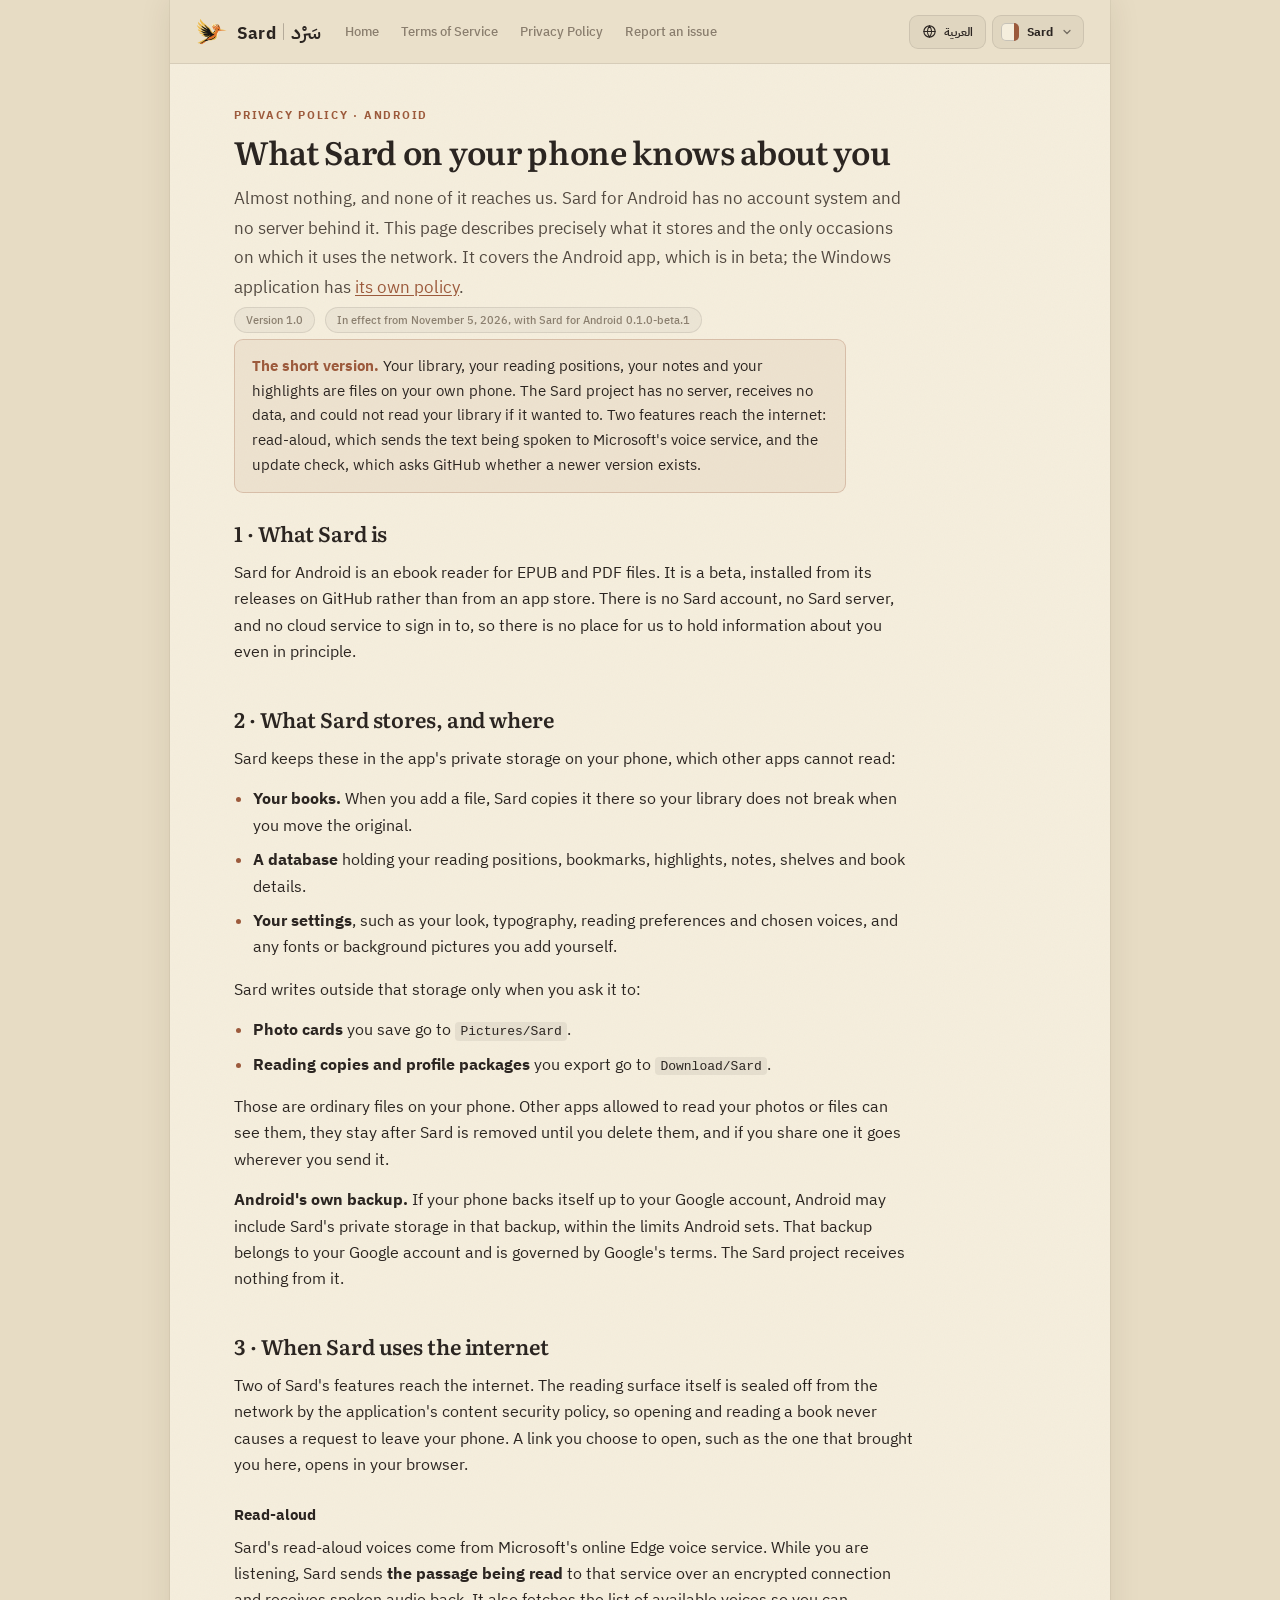
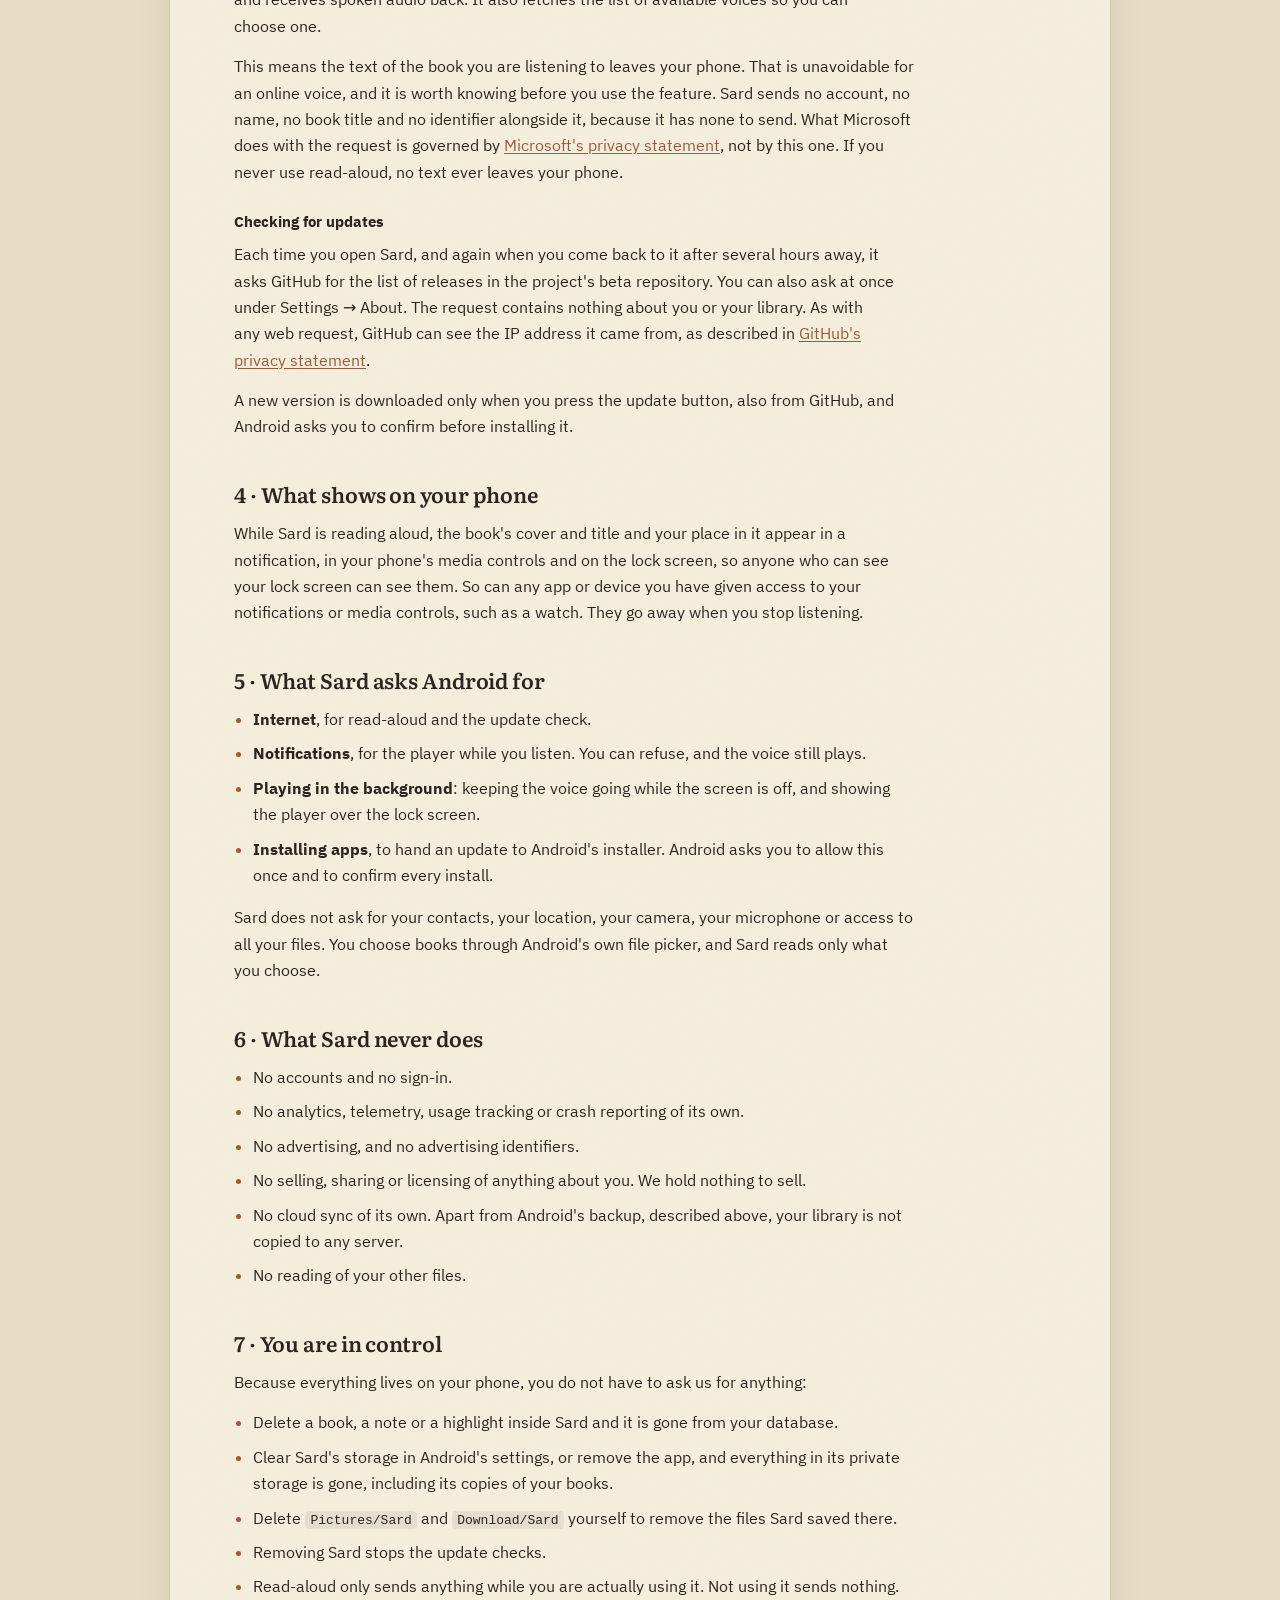
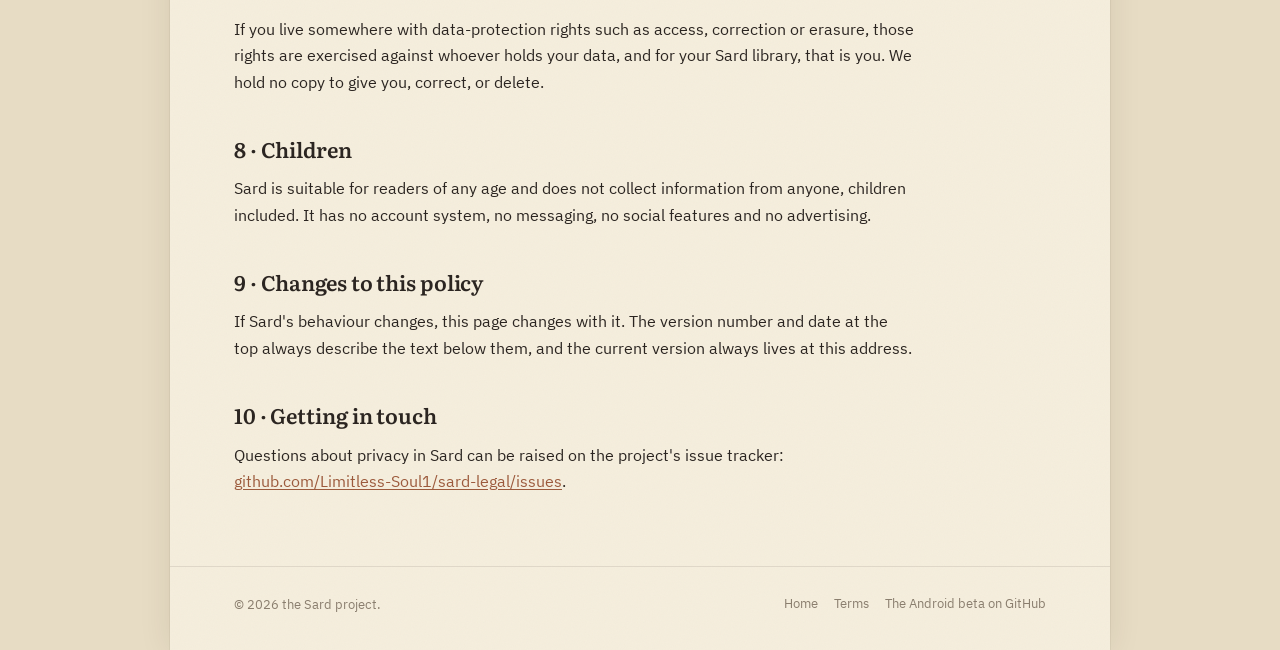
==== privacy-android.html @ 27b4e07e "Add the privacy policy for Sard on Android The phone stores, shows and asks for different things fro" ====
<!doctype html>
<html lang="en" dir="ltr" data-lang="en"
      data-title-en="Privacy on Android — Sard"
      data-title-ar="الخصوصية في أندرويد — سَرْد">
<head>
<meta charset="utf-8">
<meta name="viewport" content="width=device-width, initial-scale=1">
<title>Privacy on Android — Sard</title>
<meta name="color-scheme" content="light dark">
<meta name="description" content="The Privacy Policy for Sard on Android. What it stores, where it stores it, and the only occasions on which it reaches the network.">
<meta name="sard-legal-document" content="privacy-android">
<meta name="sard-legal-version" content="1.0">
<meta property="og:type" content="website">
<meta property="og:title" content="Privacy on Android — Sard">
<meta property="og:description" content="What Sard on Android stores, where it stores it, and the only occasions on which it reaches the network.">
<meta property="og:image" content="assets/sard-bird.png">
<link rel="icon" href="assets/favicon.png" type="image/png">
<link rel="preload" href="assets/fonts/plex-400.woff2" as="font" type="font/woff2" crossorigin>
<link rel="stylesheet" href="assets/sard.css">
<script src="assets/sard.js"></script>
</head>
<body>
<div class="rail" id="rail" aria-hidden="true"></div>
<div class="desk">
<div class="sheet">
  <div class="grain" aria-hidden="true"></div>

  <header class="chrome">
    <a class="brand" href="./" aria-label="Sard">
      <img src="assets/sard-bird.png" alt="" aria-hidden="true">
      <span class="wordmark"><b>Sard</b><i aria-hidden="true"></i><em lang="ar">سَرْد</em></span>
    </a>
    <nav class="nav" aria-label="Documents">
      <a href="./"><span class="lang-en">Home</span><span class="lang-ar">الرئيسية</span></a>
      <a href="terms.html"><span class="lang-en">Terms of Service</span><span class="lang-ar">شروط الاستخدام</span></a>
      <a href="privacy.html"><span class="lang-en">Privacy Policy</span><span class="lang-ar">سياسة الخصوصية</span></a>
      <a href="report.html"><span class="lang-en">Report an issue</span><span class="lang-ar">الإبلاغ عن مشكلة</span></a>
    </nav>
    <div class="chrome-tools">
      <button class="tool" id="langToggle" type="button">
        <svg width="16" height="16" viewBox="0 0 24 24" fill="none" stroke="currentColor" stroke-width="1.8" stroke-linecap="round" stroke-linejoin="round" aria-hidden="true">
          <circle cx="12" cy="12" r="9"></circle><path d="M3 12h18M12 3a15 15 0 0 1 0 18a15 15 0 0 1 0-18"></path>
        </svg>
        <span class="lang-en" lang="ar">العربية</span><span class="lang-ar" lang="en">English</span>
      </button>
      <div id="themeControl" hidden></div>
    </div>
  </header>

  <main>
  <!-- ══════════════════════════ ENGLISH ══════════════════════════ -->
  <article class="doc lang-en">
    <span class="eyebrow">Privacy Policy · Android</span>
    <h1 style="margin:0 0 12px;font:600 clamp(1.5rem,3.4vw,2rem)/1.28 var(--display);letter-spacing:-.01em">What Sard on your phone knows about you</h1>
    <p class="lede">Almost nothing, and none of it reaches us. Sard for Android has no account system
      and no server behind it. This page describes precisely what it stores and the only occasions on
      which it uses the network. It covers the Android app, which is in beta; the Windows application
      has <a href="privacy.html">its own policy</a>.</p>
    <div class="stamp"><span>Version 1.0</span><span>In effect from November 5, 2026, with Sard for Android 0.1.0-beta.1</span></div>

    <div class="note">
      <p><b>The short version.</b> Your library, your reading positions, your notes and your
      highlights are files on your own phone. The Sard project has no server, receives no data, and
      could not read your library if it wanted to. Two features reach the internet: read-aloud, which
      sends the text being spoken to Microsoft's voice service, and the update check, which asks
      GitHub whether a newer version exists.</p>
    </div>

    <h2 data-section="1">1 · What Sard is</h2>
    <p>Sard for Android is an ebook reader for EPUB and PDF files. It is a beta, installed from its
      releases on GitHub rather than from an app store. There is no Sard account, no Sard server, and
      no cloud service to sign in to, so there is no place for us to hold information about you even
      in principle.</p>

    <h2 data-section="2">2 · What Sard stores, and where</h2>
    <p>Sard keeps these in the app's private storage on your phone, which other apps cannot read:</p>
    <ul>
      <li><strong>Your books.</strong> When you add a file, Sard copies it there so your library does
        not break when you move the original.</li>
      <li><strong>A database</strong> holding your reading positions, bookmarks, highlights, notes,
        shelves and book details.</li>
      <li><strong>Your settings</strong>, such as your look, typography, reading preferences and chosen
        voices, and any fonts or background pictures you add yourself.</li>
    </ul>
    <p>Sard writes outside that storage only when you ask it to:</p>
    <ul>
      <li><strong>Photo cards</strong> you save go to <code>Pictures/Sard</code>.</li>
      <li><strong>Reading copies and profile packages</strong> you export go to <code>Download/Sard</code>.</li>
    </ul>
    <p>Those are ordinary files on your phone. Other apps allowed to read your photos or files can see
      them, they stay after Sard is removed until you delete them, and if you share one it goes wherever
      you send it.</p>
    <p><strong>Android's own backup.</strong> If your phone backs itself up to your Google account,
      Android may include Sard's private storage in that backup, within the limits Android sets. That
      backup belongs to your Google account and is governed by Google's terms. The Sard project receives
      nothing from it.</p>

    <h2 data-section="3">3 · When Sard uses the internet</h2>
    <p>Two of Sard's features reach the internet. The reading surface itself is sealed off from the
      network by the application's content security policy, so opening and reading a book never causes
      a request to leave your phone. A link you choose to open, such as the one that brought you here,
      opens in your browser.</p>

    <h3>Read-aloud</h3>
    <p>Sard's read-aloud voices come from Microsoft's online Edge voice service. While you are
      listening, Sard sends <strong>the passage being read</strong> to that service over an encrypted
      connection and receives spoken audio back. It also fetches the list of available voices so you
      can choose one.</p>
    <p>This means the text of the book you are listening to leaves your phone. That is unavoidable for
      an online voice, and it is worth knowing before you use the feature. Sard sends no account, no
      name, no book title and no identifier alongside it, because it has none to send. What Microsoft
      does with the request is governed by
      <a href="https://privacy.microsoft.com/privacystatement">Microsoft's privacy statement</a>, not
      by this one. If you never use read-aloud, no text ever leaves your phone.</p>

    <h3>Checking for updates</h3>
    <p>Each time you open Sard, and again when you come back to it after several hours away, it asks
      GitHub for the list of releases in the project's beta repository. You can also ask at once under
      Settings → About. The request contains nothing about you or your library. As with any web
      request, GitHub can see the IP address it came from, as described in
      <a href="https://docs.github.com/site-policy/privacy-policies/github-privacy-statement">GitHub's privacy statement</a>.</p>
    <p>A new version is downloaded only when you press the update button, also from GitHub, and Android
      asks you to confirm before installing it.</p>

    <h2 data-section="4">4 · What shows on your phone</h2>
    <p>While Sard is reading aloud, the book's cover and title and your place in it appear in a
      notification, in your phone's media controls and on the lock screen, so anyone who can see your
      lock screen can see them. So can any app or device you have given access to your notifications or
      media controls, such as a watch. They go away when you stop listening.</p>

    <h2 data-section="5">5 · What Sard asks Android for</h2>
    <ul>
      <li><strong>Internet</strong>, for read-aloud and the update check.</li>
      <li><strong>Notifications</strong>, for the player while you listen. You can refuse, and the
        voice still plays.</li>
      <li><strong>Playing in the background</strong>: keeping the voice going while the screen is off,
        and showing the player over the lock screen.</li>
      <li><strong>Installing apps</strong>, to hand an update to Android's installer. Android asks you
        to allow this once and to confirm every install.</li>
    </ul>
    <p>Sard does not ask for your contacts, your location, your camera, your microphone or access to all
      your files. You choose books through Android's own file picker, and Sard reads only what you
      choose.</p>

    <h2 data-section="6">6 · What Sard never does</h2>
    <ul>
      <li>No accounts and no sign-in.</li>
      <li>No analytics, telemetry, usage tracking or crash reporting of its own.</li>
      <li>No advertising, and no advertising identifiers.</li>
      <li>No selling, sharing or licensing of anything about you. We hold nothing to sell.</li>
      <li>No cloud sync of its own. Apart from Android's backup, described above, your library is not
        copied to any server.</li>
      <li>No reading of your other files.</li>
    </ul>

    <h2 data-section="7">7 · You are in control</h2>
    <p>Because everything lives on your phone, you do not have to ask us for anything:</p>
    <ul>
      <li>Delete a book, a note or a highlight inside Sard and it is gone from your database.</li>
      <li>Clear Sard's storage in Android's settings, or remove the app, and everything in its private
        storage is gone, including its copies of your books.</li>
      <li>Delete <code>Pictures/Sard</code> and <code>Download/Sard</code> yourself to remove the files
        Sard saved there.</li>
      <li>Removing Sard stops the update checks.</li>
      <li>Read-aloud only sends anything while you are actually using it. Not using it sends nothing.</li>
    </ul>
    <p>If you live somewhere with data-protection rights such as access, correction or erasure, those
      rights are exercised against whoever holds your data, and for your Sard library, that is you. We
      hold no copy to give you, correct, or delete.</p>

    <h2 data-section="8">8 · Children</h2>
    <p>Sard is suitable for readers of any age and does not collect information from anyone, children
      included. It has no account system, no messaging, no social features and no advertising.</p>

    <h2 data-section="9">9 · Changes to this policy</h2>
    <p>If Sard's behaviour changes, this page changes with it. The version number and date at the top
      always describe the text below them, and the current version always lives at this address.</p>

    <h2 data-section="10">10 · Getting in touch</h2>
    <p>Questions about privacy in Sard can be raised on the project's issue tracker:
      <a href="https://github.com/Limitless-Soul1/sard-legal/issues">github.com/Limitless-Soul1/sard-legal/issues</a>.</p>
  </article>

  <!-- ══════════════════════════ العربية ══════════════════════════ -->
  <article class="doc lang-ar" lang="ar" dir="rtl">
    <span class="eyebrow">سياسة الخصوصية · أندرويد</span>
    <h1 style="margin:0 0 12px;font:600 clamp(1.625rem,3.7vw,2.125rem)/1.45 var(--display);">ما الذي يعرفه سَرْد عنك في جوّالك</h1>
    <p class="lede">لا شيء تقريبًا، ولا يصل إلينا منه شيء. سَرْد لأندرويد بلا نظام حسابات ولا خادم خلفه.
      وتصف هذه الصفحة بدقّة ما الذي يحفظه، والحالات الوحيدة التي يتّصل فيها بالإنترنت. وهي تخصّ تطبيق
      أندرويد، وهو في مرحلة تجريبية؛ أمّا تطبيق ويندوز فله <a href="privacy.html">سياسته الخاصّة</a>.</p>
    <div class="stamp"><span>الإصدار 1.0</span><span>سارية منذ ٥ نوفمبر ٢٠٢٦، مع سَرْد لأندرويد <bdi dir="ltr">0.1.0-beta.1</bdi></span></div>

    <div class="note">
      <p><b>باختصار.</b> مكتبتك ومواضع قراءتك وملاحظاتك وتظليلاتك ملفّاتٌ على جوّالك. ومشروع سَرْد لا
      يملك خادمًا، ولا يستقبل أيّ بيانات، ولا يستطيع قراءة مكتبتك حتّى لو أراد. وثمّة ميزتان تتّصلان
      بالإنترنت: القراءة الصوتية، وهي تُرسل النصّ المنطوق إلى خدمة الأصوات من مايكروسوفت، والتحقّق من
      التحديثات، وهو يسأل GitHub إن كان ثمّة إصدار أحدث.</p>
    </div>

    <h2 data-section="1">١ · ما هو سَرْد</h2>
    <p>سَرْد لأندرويد قارئ كتب إلكترونية يفتح ملفّات EPUB وPDF. وهو نسخة تجريبية تُثبَّت من صفحة إصداراته
      على GitHub لا من متجر تطبيقات. ولا يوجد حساب في سَرْد، ولا خادم له، ولا خدمة سحابية تُسجّل الدخول
      إليها، فلا مكان لدينا أصلًا نحفظ فيه معلومات عنك.</p>

    <h2 data-section="2">٢ · ما الذي يحفظه سَرْد وأين</h2>
    <p>يحفظ سَرْد ما يلي في مساحة التطبيق الخاصّة على جوّالك، وهي مساحة لا تستطيع التطبيقات الأخرى قراءتها:</p>
    <ul>
      <li><strong>كتبك.</strong> عند إضافة ملفّ ينسخه سَرْد إلى هناك، حتّى لا تنكسر مكتبتك إذا نقلتَ الملفّ
        الأصلي.</li>
      <li><strong>قاعدة بيانات</strong> تحوي مواضع قراءتك وفواصلك وتظليلاتك وملاحظاتك ورفوفك وتفاصيل كتبك.</li>
      <li><strong>إعداداتك</strong>، مثل الهيئة والخطوط وتفضيلات القراءة والأصوات المختارة، وأيّ خطوط أو
        صور خلفية تضيفها بنفسك.</li>
    </ul>
    <p>ولا يكتب سَرْد خارج تلك المساحة إلّا حين تطلب منه ذلك:</p>
    <ul>
      <li><strong>البطاقات المصوّرة</strong> التي تحفظها تذهب إلى <code dir="ltr">Pictures/Sard</code>.</li>
      <li><strong>نسخ القراءة وحزم الهيئات</strong> التي تصدّرها تذهب إلى <code dir="ltr">Download/Sard</code>.</li>
    </ul>
    <p>وهذه ملفّات عادية على جوّالك: تستطيع رؤيتها التطبيقات المسموح لها بقراءة صورك أو ملفّاتك، وتبقى بعد
      إزالة سَرْد إلى أن تحذفها، وإذا شاركتَ أحدها ذهب إلى حيث ترسله.</p>
    <p><strong>النسخ الاحتياطي في أندرويد.</strong> إذا كان جوّالك ينسخ بياناته احتياطيًّا إلى حسابك في
      Google، فقد يضمّ أندرويد مساحة سَرْد الخاصّة إلى تلك النسخة، في الحدود التي يضعها النظام. وتلك النسخة
      تخصّ حسابك في Google وتخضع لشروطها، ولا يصل منها شيء إلى مشروع سَرْد.</p>

    <h2 data-section="3">٣ · متى يستعمل سَرْد الإنترنت</h2>
    <p>ميزتان من ميزات سَرْد تتّصلان بالإنترنت. أمّا سطح القراءة نفسه فمعزول عن الشبكة بسياسة أمن المحتوى في
      التطبيق، فلا يُسبّب فتحُ كتابٍ وقراءتُه أيّ طلبٍ يغادر جوّالك. والرابط الذي تختار فتحه، مثل الذي أوصلك
      إلى هنا، يُفتح في متصفّحك.</p>

    <h3>القراءة الصوتية</h3>
    <p>أصوات القراءة في سَرْد تأتي من خدمة الأصوات من مايكروسوفت عبر الإنترنت. وأثناء استماعك يُرسل سَرْد
      <strong>المقطع المقروء</strong> إلى تلك الخدمة عبر اتّصال مُعمّى، ويستقبل منها الصوت المنطوق. كما يجلب
      قائمة الأصوات المتاحة لتختار منها.</p>
    <p>وهذا يعني أنّ نصّ الكتاب الذي تستمع إليه يغادر جوّالك، وهو أمر لا مفرّ منه مع صوتٍ يعمل عبر الإنترنت،
      ويستحقّ أن تعرفه قبل استعمال الميزة. ولا يُرسل سَرْد معه أيّ حساب ولا اسم ولا عنوان كتاب ولا مُعرّف، إذ
      لا يملك شيئًا من ذلك أصلًا. وما تفعله مايكروسوفت بهذا الطلب يخضع
      <a href="https://privacy.microsoft.com/privacystatement">لبيان الخصوصية الخاصّ بمايكروسوفت</a>
      لا لهذه السياسة. وإن لم تستعمل القراءة الصوتية قطّ، فلن يغادر جوّالك أيّ نصّ.</p>

    <h3>التحقّق من التحديثات</h3>
    <p>في كلّ مرّة تفتح فيها سَرْد، وعند عودتك إليه بعد غياب عدّة ساعات، يسأل GitHub عن قائمة الإصدارات في
      مستودع النسخة التجريبية. ويمكنك السؤال فورًا من الإعدادات ← حول. ولا يحمل الطلب شيئًا عنك ولا عن
      مكتبتك. وكما هو الحال في أيّ طلب على الويب، يستطيع GitHub رؤية عنوان IP الذي جاء منه، وهو موصوف في
      <a href="https://docs.github.com/site-policy/privacy-policies/github-privacy-statement">بيان الخصوصية الخاصّ بـGitHub</a>.</p>
    <p>ولا تُحمَّل النسخة الجديدة إلّا حين تضغط زرّ التحديث، وتُحمَّل من GitHub أيضًا، ويطلب أندرويد موافقتك
      قبل تثبيتها.</p>

    <h2 data-section="4">٤ · ما يظهر على جوّالك</h2>
    <p>أثناء القراءة الصوتية يظهر غلاف الكتاب وعنوانه وموضعك فيه في إشعار، وفي أدوات تشغيل الوسائط، وعلى شاشة
      القفل، فيراها كلّ من يرى شاشة قفلك. ويراها كذلك أيّ تطبيق أو جهاز منحته الوصول إلى إشعاراتك أو أدوات
      الوسائط، كالساعة الذكية. وتختفي حين تتوقّف عن الاستماع.</p>

    <h2 data-section="5">٥ · ما يطلبه سَرْد من أندرويد</h2>
    <ul>
      <li><strong>الإنترنت</strong>، للقراءة الصوتية والتحقّق من التحديثات.</li>
      <li><strong>الإشعارات</strong>، لعرض المشغّل أثناء الاستماع. ويمكنك الرفض، ويستمرّ الصوت.</li>
      <li><strong>التشغيل في الخلفية</strong>: إبقاء الصوت عاملًا والشاشة مطفأة، وعرض المشغّل فوق شاشة القفل.</li>
      <li><strong>تثبيت التطبيقات</strong>، لتسليم التحديث إلى مثبّت أندرويد. ويطلب أندرويد إذنك لذلك مرّة واحدة،
        وموافقتك عند كلّ تثبيت.</li>
    </ul>
    <p>ولا يطلب سَرْد جهات اتّصالك ولا موقعك ولا الكاميرا ولا الميكروفون ولا الوصول إلى جميع ملفّاتك. فأنت تختار
      الكتب عبر منتقي الملفّات في أندرويد، ولا يقرأ سَرْد إلّا ما تختاره.</p>

    <h2 data-section="6">٦ · ما لا يفعله سَرْد أبدًا</h2>
    <ul>
      <li>لا حسابات ولا تسجيل دخول.</li>
      <li>لا تحليلات ولا تتبُّع ولا رصد للاستعمال ولا تقارير أعطال من جهته.</li>
      <li>لا إعلانات ولا مُعرّفات إعلانية.</li>
      <li>لا بيع ولا مشاركة ولا ترخيص لأيّ شيء يخصّك، فلا نملك شيئًا نبيعه.</li>
      <li>لا مزامنة سحابية من جهته. وفيما عدا النسخ الاحتياطي في أندرويد المذكور أعلاه، لا تُنسَخ مكتبتك إلى أيّ
        خادم.</li>
      <li>لا اطّلاع على ملفّاتك الأخرى.</li>
    </ul>

    <h2 data-section="7">٧ · القرار بيدك</h2>
    <p>لأنّ كلّ شيء يعيش على جوّالك، فلستَ مضطرًّا إلى طلب أيّ شيء منّا:</p>
    <ul>
      <li>احذف كتابًا أو ملاحظة أو تظليلًا من داخل سَرْد، يزُل من قاعدة بياناتك.</li>
      <li>امسح بيانات سَرْد من إعدادات أندرويد أو أزِل التطبيق، يزُل كلّ ما في مساحته الخاصّة، ومنه نسخه من كتبك.</li>
      <li>احذف بنفسك <code dir="ltr">Pictures/Sard</code> و<code dir="ltr">Download/Sard</code> لإزالة ما حفظه
        سَرْد فيهما.</li>
      <li>إزالة سَرْد توقف التحقّق من التحديثات.</li>
      <li>القراءة الصوتية لا تُرسل شيئًا إلّا أثناء استعمالك لها فعلًا. وتركُها يعني ألّا يُرسَل شيء.</li>
    </ul>
    <p>وإن كنت تعيش حيث تكفل لك القوانين حقوقًا في حماية البيانات كالاطّلاع أو التصحيح أو المحو، فهذه الحقوق
      تُمارَس تجاه من يحتفظ ببياناتك، وفي حالة مكتبة سَرْد فذاك أنت. ولا نملك نحن نسخةً نُطلعك عليها أو
      نُصحّحها أو نمحوها.</p>

    <h2 data-section="8">٨ · الأطفال</h2>
    <p>سَرْد صالح للقرّاء من كلّ الأعمار، ولا يجمع معلومات من أحد، والأطفال في ذلك سواء. فليس فيه نظام حسابات
      ولا مراسلة ولا ميزات اجتماعية ولا إعلانات.</p>

    <h2 data-section="9">٩ · تغييرات هذه السياسة</h2>
    <p>إذا تغيّر سلوك سَرْد تغيّرت هذه الصفحة معه. ورقم الإصدار وتاريخه في الأعلى يصفان دائمًا النصّ الذي
      تحتهما، ويبقى النصّ الساري على هذا العنوان.</p>

    <h2 data-section="10">١٠ · للتواصل</h2>
    <p>يمكن طرح الأسئلة المتعلّقة بالخصوصية في سَرْد على صفحة المسائل في مستودع المشروع:
      <a href="https://github.com/Limitless-Soul1/sard-legal/issues">github.com/Limitless-Soul1/sard-legal/issues</a>.</p>
  </article>
  </main>

  <footer class="foot">
    <div>
      <span class="lang-en">© 2026 the Sard project.</span>
      <span class="lang-ar" lang="ar">© 2026 مشروع سَرْد.</span>
    </div>
    <div class="foot-links">
      <a href="./"><span class="lang-en">Home</span><span class="lang-ar" lang="ar">الرئيسية</span></a>
      <a href="terms.html"><span class="lang-en">Terms</span><span class="lang-ar" lang="ar">الشروط</span></a>
      <a href="https://github.com/Limitless-Soul1/sard-mobile-beta"><span class="lang-en">The Android beta on GitHub</span><span class="lang-ar" lang="ar">النسخة التجريبية على GitHub</span></a>
    </div>
  </footer>
</div>
</div>
</body>
</html>
---- assets/sard.css ----
/* ═══════════════════════════════════════════════════════════════════════════
   Sard — legal & public information pages
   Built on Sard's own design tokens. Light is Ivory (the application's
   DEFAULT_LIGHT); dark is Charcoal. Both are real Sard themes, not
   approximations, so these pages read as part of the application.
   ═══════════════════════════════════════════════════════════════════════════ */

/* ---- The application's own bundled faces, subset to web weight ---- */
@font-face{font-family:"SardUILatin";src:url("fonts/plex-400.woff2") format("woff2");font-weight:400;font-style:normal;font-display:swap;}
@font-face{font-family:"SardUILatin";src:url("fonts/plex-500.woff2") format("woff2");font-weight:500;font-style:normal;font-display:swap;}
@font-face{font-family:"SardUILatin";src:url("fonts/plex-700.woff2") format("woff2");font-weight:700;font-style:normal;font-display:swap;}
/* Arabic is routed by unicode-range inside one stack, so a mixed string shapes
   correctly with no markup — the same mechanism the application uses. */
@font-face{font-family:"SardUIArabic";src:url("fonts/plex-ar-400.woff2") format("woff2");font-weight:400;font-style:normal;font-display:swap;
  unicode-range:U+0600-06FF,U+0750-077F,U+08A0-08FF,U+FB50-FDFF,U+FE70-FEFF,U+200C-200F;}
@font-face{font-family:"SardUIArabic";src:url("fonts/plex-ar-600.woff2") format("woff2");font-weight:500 700;font-style:normal;font-display:swap;
  unicode-range:U+0600-06FF,U+0750-077F,U+08A0-08FF,U+FB50-FDFF,U+FE70-FEFF,U+200C-200F;}
@font-face{font-family:"Literata";src:url("fonts/literata-var.woff2") format("woff2");font-weight:200 900;font-style:normal;font-display:swap;}

/* ═══ TOKENS ══════════════════════════════════════════════════════════════
   Eight colour tokens. Every other surface on these pages is a color-mix of
   one of them — rule 1 of the theme kit.
   ═══════════════════════════════════════════════════════════════════════ */
/* Sard — the default paper, and what the site opens on. These are the
   application's Ivory values (its DEFAULT_LIGHT); the site presents them under
   the product's own name rather than the internal theme name. */
:root{
  color-scheme:light;
  --paper-bg:#F5EEDD; --app-bg:#E7DCC4; --chrome-bg:#EAE0CA;
  --chrome-border:rgba(43,37,33,.10);
  --text:#2B2521; --muted:#8A7E6E; --accent:#9C5A3C; --selection:rgba(156,90,60,.20);
  --sh-page:0 0 30px rgba(60,40,16,.10), -1px 0 0 rgba(43,37,33,.05), 1px 0 0 rgba(43,37,33,.05);
  --sh-raise:0 6px 18px rgba(40,28,14,.16);
  --sh-float:0 16px 42px rgba(40,28,14,.24);
  --grain-blend:multiply; --grain-op:.035;
  --gilt:#C9A15E;

  --ui:"SardUILatin","SardUIArabic",system-ui,"Segoe UI",sans-serif;
  --display:"Literata","SardUIArabic",Georgia,serif;

  --measure:68ch;
  /* The easing family, named as the kit names it */
  --arrive:cubic-bezier(.22,1,.36,1);
  --slide:cubic-bezier(.22,.61,.36,1);
  --press:cubic-bezier(.32,.72,.32,1);
  /* The long arrival, for things that take most of a second to settle */
  --settle:cubic-bezier(.16,1,.3,1);

  /* Running text that is secondary but still meant to be read. --muted alone
     sits near 3.4:1 on the paper, which suits a caption and not a paragraph;
     this mix keeps its warmth and clears 6:1 on both papers. Declared on the
     root, so it follows whichever paper is applied there. */
  --ink-2:color-mix(in srgb, var(--text) 58%, var(--muted));

  /* The accent as INK — links, eyebrows, small marks — and the label on an accent FILL. Most looks
     use the accent itself for the first and the paper for the second; a look whose accent is too
     dark or too light to read as text on its own paper names its own pair below. */
  --accent-ink:var(--accent);
  --on-accent:var(--paper-bg);
}
/* ═══ THE LOOKS ═══════════════════════════════════════════════════════════
   Sard opens on its own paper; every other look is chosen. There is no
   `prefers-color-scheme` default — the opening paper is a decision, not an
   inheritance. Each look is the eight colour tokens of a real Sard look, keyed
   by `data-theme-id`; `data-theme="dark"` adds what every night paper shares.
   `color-scheme` follows the look, so scrollbars and form controls do too.

   A look with a picture shows it on the desk, behind the sheet, the way the
   application shows a look's picture behind the library.
   ═══════════════════════════════════════════════════════════════════════ */
:root[data-theme="dark"]{
  color-scheme:dark;
  --sh-page:inset 1px 0 0 rgba(255,255,255,.05), inset -1px 0 0 rgba(255,255,255,.05);
  --sh-raise:0 6px 18px rgba(0,0,0,.40);
  --sh-float:0 16px 42px rgba(0,0,0,.50);
  --grain-blend:screen; --grain-op:.020;
  --gilt:#D8B678;
}
/* Charcoal — the application's own night theme. */
:root[data-theme-id="charcoal"]{
  --paper-bg:#1C1C1E; --app-bg:#161617; --chrome-bg:#161617;
  --chrome-border:rgba(255,255,255,.07);
  --text:#DCD9D2; --muted:#8A8881; --accent:#C98A5E; --selection:rgba(201,138,94,.28);
}
/* Ember & Iron — true black with ember accents, over a station at dusk. */
:root[data-theme-id="ember"]{
  --paper-bg:#000000; --app-bg:#0E0E0E; --chrome-bg:#0E0E0E;
  --chrome-border:rgba(255,255,255,.10);
  --text:#CFC8BA; --muted:#7C776E; --accent:#C98A5E; --selection:rgba(201,138,94,.30);
  --gilt:#D1B58B;
  --desk-art:url("looks/art-ember.webp");
}
/* RedRose — slate and crimson. The crimson is a fill colour; as text it is
   lifted until it reads on the slate. */
:root[data-theme-id="redrose"]{
  --paper-bg:#2B3540; --app-bg:#1E2328; --chrome-bg:#282F36;
  --chrome-border:rgba(235,215,179,.12);
  --text:#EBD7B3; --muted:#A39B8A; --accent:#CE2D2D; --selection:rgba(206,45,45,.24);
  --accent-ink:#F2857A; --on-accent:#FFFFFF; --gilt:#E2B46F;
  --desk-art:url("looks/art-redrose.webp");
}
/* Ninth Wave — deep sea and flame, after Aivazovsky. */
:root[data-theme-id="ninthwave"]{
  --paper-bg:#101B1A; --app-bg:#0A1211; --chrome-bg:#0D1716;
  --chrome-border:rgba(232,220,200,.10);
  --text:#E6DCCB; --muted:#86918B; --accent:#E8783C; --selection:rgba(232,120,60,.26);
  --gilt:#F0A35E;
  --desk-art:url("looks/art-ninthwave.webp");
}
/* Sierra — mist and morning light, after Bierstadt. The ochre is deepened a
   step for text, and a fill carries a white label. */
:root[data-theme-id="sierra"]{
  --paper-bg:#EFEEE8; --app-bg:#E2E1D9; --chrome-bg:#E8E7E0;
  --chrome-border:rgba(31,38,34,.12);
  --text:#1F2622; --muted:#666C65; --accent:#8C6B2F; --selection:rgba(140,107,47,.22);
  --accent-ink:#7A5C24; --on-accent:#FFFFFF; --gilt:#B58E45;
  --desk-art:url("looks/art-sierra.webp");
}

/* The picture sits on its own fixed layer under the desk, so the page scrolls over
   it without repainting it, and a look without one draws nothing at all. */
body::before{
  content:""; position:fixed; inset:0; z-index:-1; pointer-events:none;
  background:var(--desk-art, none) center / cover no-repeat;
}
body{isolation:isolate;}
@media print{body::before{display:none;}}

*{box-sizing:border-box;}
/* `hidden` must win over any display a component sets, or content the script
   has not filled yet shows up empty. */
[hidden]{display:none !important;}
::selection{background:var(--selection);}
html{-webkit-text-size-adjust:100%;}
body{
  margin:0; background:var(--app-bg); color:var(--text);
  font-family:var(--ui); font-size:16px; line-height:1.65;
  -webkit-font-smoothing:antialiased; text-rendering:optimizeLegibility;
}

/* ═══ THE DESK AND THE PAGE ═══════════════════════════════════════════════
   Sard's founding image: a page resting on a desk. The desk shows in the
   margins; the page is opaque and carries the text.
   ═══════════════════════════════════════════════════════════════════════ */
.desk{min-height:100vh; display:flex; justify-content:center; padding:0 clamp(0px,3vw,48px);}
:root:is([data-theme-id="ember"],[data-theme-id="redrose"],[data-theme-id="ninthwave"],[data-theme-id="sierra"]) body{background:var(--app-bg);}
:root:is([data-theme-id="ember"],[data-theme-id="redrose"],[data-theme-id="ninthwave"],[data-theme-id="sierra"]) .sheet{box-shadow:0 0 0 1px var(--chrome-border), 0 24px 80px rgba(0,0,0,.45);}
.sheet{
  position:relative; width:100%; max-width:940px;
  background:var(--paper-bg); box-shadow:var(--sh-page);
  padding:0 clamp(20px,5vw,64px) 0;
}
.grain{
  position:absolute; inset:0; pointer-events:none; z-index:0;
  opacity:var(--grain-op); mix-blend-mode:var(--grain-blend);
  background-image:url("data:image/svg+xml,%3Csvg xmlns='http://www.w3.org/2000/svg' width='160' height='160'%3E%3Cfilter id='n'%3E%3CfeTurbulence type='fractalNoise' baseFrequency='0.85' numOctaves='2' stitchTiles='stitch'/%3E%3C/filter%3E%3Crect width='100%25' height='100%25' filter='url(%23n)'/%3E%3C/svg%3E");
}
.sheet > *:not(.grain){position:relative; z-index:1;}

/* ═══ CHROME — the top bar ════════════════════════════════════════════════ */
.chrome{
  margin-inline:calc(-1 * clamp(20px,5vw,64px));
  padding:0 clamp(14px,4vw,26px);
  display:flex; align-items:center; gap:14px; min-height:64px; flex-wrap:wrap;
  /* Opaque, and no backdrop blur: blurring what scrolls under a sticky bar is a
     known source of flicker in Chromium on a fast scroll, and at this opacity it
     was never visible anyway. */
  background:var(--chrome-bg);
  border-bottom:1px solid var(--chrome-border);
  transition:box-shadow 240ms ease;
}
/* Sticky, through `.sheet >` on purpose: `.sheet > *:not(.grain)` gives every
   child of the sheet `position:relative`, and a bare `.chrome` loses to it — the
   bar used to scroll away with the page and arrive last on the way back up. */
.sheet > .chrome{position:sticky; top:0; z-index:40;}
/* Once the page is moving under it, the bar lifts — and only then. */
.chrome.is-stuck{box-shadow:0 10px 24px -18px rgba(40,28,14,.45);}
[data-theme="dark"] .chrome.is-stuck{box-shadow:0 10px 24px -16px rgba(0,0,0,.85);}
.brand{display:flex; align-items:center; gap:9px; flex:none; padding:10px 0; text-decoration:none; color:inherit;}
/* THE ARTWORK NEVER MIRRORS.
   RTL moves the layout — the bar, the nav, the cards, the text — but the hoopoe
   is a piece of artwork with a fixed orientation, and it renders identically in
   both languages. Do not add `transform: scaleX(-1)` here: a flipped mark is a
   different mark, and the reader notices it changing when they switch language.
   (Directional UI, such as the card chevron below, does still mirror.) */
.brand img{height:27px; width:auto;}
/* The wordmark's internal order never flips — it is pinned LTR on itself. */
.wordmark{display:inline-flex; align-items:baseline; gap:7px; direction:ltr;}
.wordmark b{font:700 1.0625rem/1 var(--ui); letter-spacing:.01em;}
.wordmark i{width:1.5px; height:17px; align-self:center; border-radius:2px; background:color-mix(in srgb,var(--text) 28%,transparent);}
.wordmark em{font:600 1.25rem/1 "SardUIArabic",sans-serif; font-style:normal;}

.nav{display:flex; gap:2px; flex-wrap:wrap; flex:1 1 auto; min-width:0;}
.nav a{
  font:500 .8125rem/1 var(--ui); color:var(--muted); text-decoration:none;
  padding:8px 10px; border-radius:6px; white-space:nowrap;
  transition:color 150ms linear, background-color 150ms linear;
}
.nav a:hover{color:var(--text); background:color-mix(in srgb,var(--accent) 12%,transparent);}
.nav a[aria-current="page"]{color:var(--text); font-weight:600;}
.chrome-tools{display:flex; align-items:center; gap:6px; flex:none;}
.tool{
  display:inline-flex; align-items:center; justify-content:center; gap:7px; cursor:pointer;
  min-height:34px; padding:0 12px; border-radius:9px;
  border:1px solid var(--chrome-border); background:color-mix(in srgb,var(--text) 5%,transparent);
  color:var(--text); font:600 .75rem var(--ui);
  transition:background-color 150ms linear, border-color 150ms linear;
}
.tool:hover{background:color-mix(in srgb,var(--text) 9%,transparent);}
.tool svg{width:15px; height:15px; flex:none;}

/* ═══ THE LOOK PICKER ═════════════════════════════════════════════════════
   Six looks, so a menu rather than a segmented control: the button shows the
   look being worn, and the menu shows every look as a small piece of its own
   paper, with its accent and — where it has one — its picture.
   ═══════════════════════════════════════════════════════════════════════ */
.picker{position:relative; flex:none;}
.look-btn{gap:8px; padding:0 10px 0 8px;}
.look-btn[aria-expanded="true"]{background:color-mix(in srgb,var(--text) 10%,transparent);}
.look-btn .chev{width:12px; height:12px; opacity:.6; transition:transform 220ms var(--arrive);}
.look-btn[aria-expanded="true"] .chev{transform:rotate(180deg);}
/* A swatch is the look's paper with its accent laid along the reading edge. */
.swatch{
  position:relative; flex:none; width:18px; height:18px; border-radius:5px; overflow:hidden;
  background:var(--sw-paper); box-shadow:inset 0 0 0 1px rgba(128,128,128,.40);
}
.swatch::after{content:""; position:absolute; inset-block:0; inset-inline-end:0; width:5px; background:var(--sw-accent);}
.look-menu{
  position:absolute; inset-inline-end:0; top:calc(100% + 8px); z-index:80;
  width:248px; padding:6px; border-radius:13px;
  background:var(--chrome-bg); border:1px solid var(--chrome-border); box-shadow:var(--sh-float);
  transform-origin:var(--menu-origin, top right);
  animation:menu-in 200ms var(--arrive);
}
[dir="rtl"] .look-menu{--menu-origin:top left;}
.look-menu[hidden]{display:none;}
@keyframes menu-in{from{opacity:0; transform:translateY(-4px) scale(.97);}}
.look-item{
  display:flex; align-items:center; gap:11px; width:100%; min-height:44px; padding:6px 8px;
  border:0; border-radius:9px; background:transparent; color:var(--text); cursor:pointer;
  font:500 .8125rem var(--ui); text-align:start;
  transition:background-color 150ms linear;
}
.look-item:hover,.look-item:focus-visible{background:color-mix(in srgb,var(--text) 7%,transparent); outline:none;}
.look-item .swatch{width:46px; height:30px; border-radius:6px; background:var(--sw-paper) var(--sw-art, none) center / cover;}
.look-item .swatch::after{width:7px;}
.look-item .tick{margin-inline-start:auto; width:16px; height:16px; color:var(--accent-ink); opacity:0;}
.look-item[aria-checked="true"]{font-weight:600;}
.look-item[aria-checked="true"] .tick{opacity:1;}
[data-lang="ar"] .look-item{font-size:.875rem;}
/* Arabic never gets letterspacing or faux-bold — kit rule 4 */
[data-lang="ar"] .tool{letter-spacing:0;}
.tool[aria-expanded]{min-height:34px;}

:where(a,button,summary):focus-visible{outline:2px solid var(--accent); outline-offset:2px; border-radius:4px;}

/* ═══ MASTHEAD ════════════════════════════════════════════════════════════ */
.mast{padding:clamp(44px,7vw,86px) 0 clamp(30px,4vw,46px); text-align:center;}
.mast-hero{position:relative; display:inline-flex; align-items:center; justify-content:center;}
.mast-halo{
  position:absolute; left:50%; top:54%; transform:translate(-50%,-50%);
  width:290px; height:210px; pointer-events:none; filter:blur(4px);
  background:radial-gradient(50% 50% at 50% 50%, rgba(232,195,106,.38), transparent 70%);
}
/* Fixed orientation in both languages — see the note on `.brand img`. */
.mast-bird{position:relative; height:98px; width:auto; filter:drop-shadow(0 10px 18px rgba(40,28,14,.20));}
/* The lockup: Latin, a quiet ink divider, Arabic. Monochrome — the divider is
   never the accent. The Arabic is set larger so the two read at one weight. */
.lockup{display:flex; align-items:center; justify-content:center; gap:20px; margin:8px 0 14px; direction:ltr;}
.lockup-latin{font:600 clamp(2.125rem,5.5vw,3rem)/1 var(--display); letter-spacing:.01em;}
.lockup-bar{width:1px; height:clamp(32px,4.6vw,46px); background:var(--text); opacity:.28;}
.lockup-ar{font:600 clamp(2.375rem,6.4vw,3.5rem)/1 "SardUIArabic",sans-serif; transform:translateY(-2px);}
.mast-rule{display:flex; align-items:center; justify-content:center; gap:14px; margin-bottom:20px;}
.mast-rule span:first-child{width:60px; height:1px; background:linear-gradient(to left,color-mix(in srgb,var(--text) 26%,transparent),transparent);}
.mast-rule span:last-child{width:60px; height:1px; background:linear-gradient(to right,color-mix(in srgb,var(--text) 26%,transparent),transparent);}
.mast-dot{font-size:.625rem; line-height:1; color:var(--gilt);}
.mast h1{
  margin:0 0 14px; font:600 clamp(1.75rem,3.9vw,2.5rem)/1.22 var(--display);
  text-wrap:balance; letter-spacing:-.01em;
}
.mast .lede{margin:0 auto; max-width:56ch; font:400 clamp(1rem,1.4vw,1.0625rem)/1.72 var(--ui); color:var(--ink-2); text-wrap:pretty;}
.mast-meta{
  margin-top:30px; display:flex; flex-wrap:wrap; gap:8px 10px; justify-content:center;
  font:500 .75rem var(--ui); color:var(--muted);
}
.mast-meta span{
  padding:5px 12px; border-radius:999px; border:1px solid var(--chrome-border);
  background:color-mix(in srgb,var(--text) 4%,transparent);
}

/* Arabic goes up one step in size and one in weight — kit rule 4 */
[data-lang="ar"] .mast h1{font-weight:600; font-size:clamp(1.875rem,4.2vw,2.625rem); line-height:1.4;}
[data-lang="ar"] .mast .lede{font-size:clamp(1.0625rem,1.5vw,1.125rem); line-height:1.9;}
[data-lang="ar"] .mast-meta{font-size:.8125rem;}

/* ═══ THE DOWNLOAD ════════════════════════════════════════════════════════
   The one accent-filled action on the page, directly under the sentence that
   says what Sard is. The link is the latest release page until the script has
   asked GitHub for the newest installer; then it is the installer itself.
   ═══════════════════════════════════════════════════════════════════════ */
.get{margin:28px 0 0; scroll-margin-top:96px;}
.get > div{display:flex; flex-direction:column; align-items:center;}
.btn.btn-download{
  min-height:52px; padding:0 28px; border-radius:11px; gap:10px;
  font-size:.9375rem; letter-spacing:.005em;
  box-shadow:0 10px 24px -14px color-mix(in srgb,var(--accent) 85%,transparent);
  transition:background-color 160ms linear, box-shadow 240ms ease, transform 200ms var(--press);
}
.btn.btn-download:hover{transform:translateY(-2px); box-shadow:0 16px 30px -16px color-mix(in srgb,var(--accent) 95%,transparent);}
.btn.btn-download:active{transform:translateY(0) scale(.985); transition-duration:90ms;}
.btn-download svg{width:18px; height:18px;}
.btn-download .dl-done{display:none;}
.btn-download.is-started .dl-get{display:none;}
.btn-download.is-started .dl-done{display:block;}
.get-meta{
  margin:13px 0 0; display:flex; flex-wrap:wrap; justify-content:center; gap:4px 0;
  font:500 .8125rem var(--ui); color:var(--muted);
}
.get-meta span + span::before{content:"·"; margin-inline:9px; opacity:.7;}
.get-meta b{font-weight:600; color:var(--text);}
.get-note{
  margin:0; max-height:0; overflow:hidden; opacity:0;
  font:600 .8125rem/1.5 var(--ui); color:var(--accent-ink);
  transition:max-height 360ms var(--arrive), opacity 260ms ease, margin 360ms var(--arrive);
}
.get-note.is-on{max-height:3em; opacity:1; margin-top:8px;}
.get-alt{margin:12px 0 0; display:flex; flex-wrap:wrap; justify-content:center; gap:4px 18px; font:500 .8125rem var(--ui);}
.get-alt a{
  color:var(--muted); text-decoration:none; padding:2px 0;
  background:linear-gradient(currentColor,currentColor) no-repeat 0 100% / 0 1px;
  transition:color 160ms linear, background-size 260ms var(--arrive);
}
[dir="rtl"] .get-alt a{background-position:100% 100%;}
.get-alt a:hover{color:var(--accent-ink); background-size:100% 1px;}
[data-lang="ar"] .btn.btn-download{font-size:1rem; letter-spacing:0;}
[data-lang="ar"] .get-meta,[data-lang="ar"] .get-alt,[data-lang="ar"] .get-note{font-size:.875rem;}

/* ═══ DOCUMENT CARDS (homepage) ═══════════════════════════════════════════ */
.cards{display:grid; grid-template-columns:repeat(auto-fit,minmax(266px,1fr)); gap:16px; margin:0 0 12px;}
.card{
  display:flex; flex-direction:column; gap:9px;
  padding:22px 24px 24px; border-radius:11px; text-decoration:none; color:inherit;
  border:1px solid var(--chrome-border);
  background:color-mix(in srgb,var(--text) 3%,transparent);
  transition:border-color 160ms linear, background-color 160ms linear, transform 160ms var(--press);
}
.card:hover{
  border-color:color-mix(in srgb,var(--accent) 45%,transparent);
  background:color-mix(in srgb,var(--accent) 7%,transparent);
  transform:translateY(-1px);
}
.card-ico{
  width:38px; height:38px; border-radius:9px; display:grid; place-items:center; margin-bottom:3px;
  border:1px solid color-mix(in srgb,var(--accent) 34%,transparent);
  background:color-mix(in srgb,var(--accent) 10%,transparent);
  color:var(--accent-ink);
}
.card-ico svg{width:19px; height:19px;}
.card-ico{transition:transform 320ms var(--arrive), background-color 160ms linear;}
.card:hover .card-ico{transform:translateY(-2px) rotate(-5deg); background:color-mix(in srgb,var(--accent) 16%,transparent);}
/* Scoped through `.cards` so they outrank `.doc h2`, `.doc p` and `.doc a`, which
   would otherwise give the titles a section heading's size and top margin and
   paint the whole card in the link colour. */
.cards .card{color:var(--text);}
.cards .card h2{margin:0; font:600 1.125rem/1.35 var(--display); letter-spacing:-.005em; transition:color 160ms linear;}
.cards .card:hover h2{color:var(--accent-ink);}
.cards .card p{margin:0; font-size:.9375rem; line-height:1.6; color:var(--ink-2); max-width:none;}
.card-go{
  margin-top:4px; font:600 .8125rem var(--ui); color:var(--accent-ink);
  display:inline-flex; align-items:center; gap:6px;
}
/* A chevron means direction, so it mirrors with the interface — kit §10.2.
   On hover it steps onward, which is also mirrored. */
.card-go svg{width:13px; height:13px; transition:transform 260ms var(--arrive);}
.card:hover .card-go svg{transform:translateX(3px);}
[dir="rtl"] .card-go svg{transform:scaleX(-1);}
[dir="rtl"] .card:hover .card-go svg{transform:scaleX(-1) translateX(3px);}
[data-lang="ar"] .cards .card h2{font-size:1.1875rem; line-height:1.5;}
[data-lang="ar"] .cards .card p{font-size:1rem; line-height:1.85;}

/* ═══ THE LOOKS SECTION ═══════════════════════════════════════════════════
   One chip per look, then the application wearing it: the library large, a
   page of a book laid over its corner. Choosing a chip repaints this page too.
   ═══════════════════════════════════════════════════════════════════════ */
.looks-body{margin-top:22px;}
.look-chips{display:grid; grid-template-columns:repeat(6,minmax(0,1fr)); gap:10px; margin:0 0 18px;}
.look-chip{
  display:flex; flex-direction:column; gap:7px; padding:6px 6px 9px; min-width:0;
  border:1px solid var(--chrome-border); border-radius:11px; cursor:pointer;
  background:color-mix(in srgb,var(--text) 3%,transparent); color:var(--text);
  font:600 .75rem var(--ui); text-align:start;
  transition:border-color 160ms linear, background-color 160ms linear, transform 200ms var(--press);
}
.look-chip:hover{border-color:color-mix(in srgb,var(--accent) 45%,transparent); transform:translateY(-2px);}
.look-chip:active{transform:scale(.98);}
.look-chip[aria-checked="true"]{border-color:var(--accent); background:color-mix(in srgb,var(--accent) 9%,transparent);}
.look-chip img{display:block; width:100%; aspect-ratio:16/10; height:auto; object-fit:cover; border-radius:6px; background:var(--sw-paper);}
.look-chip span{display:flex; align-items:center; gap:7px; padding-inline:3px; white-space:nowrap; overflow:hidden; text-overflow:ellipsis;}
.look-chip span i{flex:none; width:8px; height:8px; border-radius:50%; background:var(--sw-accent); box-shadow:0 0 0 1px rgba(128,128,128,.35);}
.look-chip:focus-visible{outline:2px solid var(--accent-ink); outline-offset:2px;}
[data-lang="ar"] .look-chip{font-size:.8125rem;}

.look-stage{position:relative; padding-bottom:clamp(40px,9vw,96px);}
.look-frame{position:relative; margin:0; overflow:hidden; border-radius:10px; background:#111; box-shadow:var(--sh-float);}
.look-frame img{display:block; width:100%; height:auto; aspect-ratio:16/10; object-fit:cover;}
/* The next look's screen is laid over the current one and fades in only once it
   has fully loaded, so the frame is never empty and never flashes between them. */
.look-frame .look-next{position:absolute; inset:0; height:100%; opacity:0; transition:opacity 380ms ease;}
.look-frame .look-next.is-in{opacity:1;}
/* The page of a book is laid over the library's corner, on the reading edge. */
.look-read{
  position:absolute; inset-inline-end:clamp(-18px,-2vw,-8px); bottom:0; width:46%;
  border-radius:8px; box-shadow:0 0 0 1px rgba(255,255,255,.08), var(--sh-float);
  transition:transform 500ms var(--arrive);
}
.look-stage:hover .look-read{transform:translateY(-6px);}
.look-note{margin:14px 0 0; max-width:64ch; font-size:.9375rem; line-height:1.6; color:var(--ink-2);}
.look-note b{color:var(--text); font-weight:600;}
.doc .look-note{margin:14px 0 0;}
[data-lang="ar"] .look-note{font-size:1rem; line-height:1.85;}
/* The note that a reader is free to make their own look. An accent-tinted
   aside, like `.note`, with the palette as its supporting tile. */
.look-own{
  display:flex; gap:14px; align-items:flex-start; margin:24px 0 0; padding:16px 18px;
  border-radius:11px; border:1px solid color-mix(in srgb,var(--accent) 30%,transparent);
  background:color-mix(in srgb,var(--accent) 8%,transparent);
}
.look-own-ico{
  flex:none; width:38px; height:38px; border-radius:9px; display:grid; place-items:center;
  color:var(--accent-ink); background:color-mix(in srgb,var(--accent) 14%,transparent);
}
.look-own-ico svg{width:20px; height:20px; max-width:20px; max-height:20px;}
.looks .look-own p{margin:0; max-width:72ch; font-size:.9375rem; line-height:1.65; color:var(--ink-2);}
.look-own b{color:var(--text); font-weight:600;}
[data-lang="ar"] .looks .look-own p{font-size:1rem; line-height:1.9;}
@media (max-width:420px){.look-own{padding:14px 15px; gap:12px;} .look-own-ico{width:34px; height:34px;}}
@media (max-width:720px){
  .look-chips{grid-template-columns:repeat(3,minmax(0,1fr));}
  /* Three to a row leaves too little width for a long name on one line, so it wraps. */
  .look-chip span{white-space:normal; align-items:flex-start; line-height:1.3;}
  .look-chip span i{margin-top:.3em;}
  .look-read{width:52%; inset-inline-end:-4px;}
}
/* ON A PHONE: two chips to a row, so every name fits on one line and every chip is
   the same height; and the page of the book sits under the library instead of over
   it, both at the full width, so neither screen hides part of the other. */
@media (max-width:480px){
  .look-chips{grid-template-columns:repeat(2,minmax(0,1fr)); gap:8px;}
  .look-chip span{white-space:nowrap; align-items:center;}
  .look-chip span i{margin-top:0;}
  .look-stage{padding-bottom:0;}
  .look-read{position:static; width:100%; margin-top:10px; border-radius:10px;}
  .look-stage:hover .look-read{transform:none;}
}

/* ═══ THE TOUR ════════════════════════════════════════════════════════════
   Real screens from the application, set on the desk the way the specimen's
   page is: the desk colour around, the screen raised on it. The tabs are the
   theme control's segmented style, with one sliding piece of paper under the
   chosen tab.
   ═══════════════════════════════════════════════════════════════════════ */
.tour{margin-top:22px;}
.tour-tabs{
  position:relative; display:flex; gap:2px; width:max-content; max-width:100%;
  margin:0 0 14px; padding:4px; border-radius:11px; overflow-x:auto; scrollbar-width:none;
  border:1px solid var(--chrome-border); background:color-mix(in srgb,var(--text) 5%,transparent);
}
.tour-tabs::-webkit-scrollbar{display:none;}
.tour-tab{
  position:relative; z-index:1; flex:none; min-height:36px; padding:0 14px;
  border:0; border-radius:8px; background:transparent; cursor:pointer; white-space:nowrap;
  color:var(--ink-2); font:600 .8125rem var(--ui);
  transition:color 180ms ease;
}
.tour-tab:hover{color:var(--text);}
.tour-tab[aria-selected="true"]{color:var(--accent-ink);}
.tour-tab:focus-visible{outline:2px solid var(--accent); outline-offset:-2px;}
.tour-pill{
  position:absolute; z-index:0; top:0; left:0; width:0; height:0; border-radius:8px;
  background:var(--paper-bg); box-shadow:0 1px 2px rgba(0,0,0,.12);
}
.tour-pill.is-placed{transition:transform 460ms var(--arrive), width 460ms var(--arrive), height 460ms var(--arrive);}
/* On the night paper the sheet is darker than the tab bar around it, so the
   chosen tab is lifted a step towards the ink instead. */
[data-theme="dark"] .tour-pill{background:color-mix(in srgb,var(--text) 14%,var(--paper-bg)); box-shadow:none;}
[data-lang="ar"] .tour-tab{font-size:.875rem;}
@media (hover:none){.tour-tab{min-height:42px;}}

.tour-desk{
  background:var(--app-bg); border:1px solid var(--chrome-border); border-radius:13px;
  padding:clamp(8px,1.8vw,16px);
}
/* The screens are the application's own night theme, so the frame behind them
   is the same near-black whichever paper this page is on. */
.tour-frame{
  display:grid; aspect-ratio:16/10; overflow:hidden; border-radius:8px;
  background:#141414; box-shadow:var(--sh-float);
}
.tour-shot{grid-area:1/1; min-width:0;}
.tour-shot img{display:block; width:100%; height:100%; object-fit:cover;}
/* Without script only the first screen exists; with it, all are stacked in
   one cell and the chosen one fades up over the rest. */
.tour-shot:not(.is-active){display:none;}
.tour.is-live .tour-shot{
  display:block; opacity:0; visibility:hidden;
  transition:opacity 420ms ease, visibility 0s linear 420ms;
}
.tour.is-live .tour-shot.is-active{opacity:1; visibility:visible; transition:opacity 420ms ease;}
.tour.is-live .tour-shot img{transform:scale(1.03); transition:transform 1100ms var(--settle);}
.tour.is-live .tour-shot.is-active img{transform:none;}

.tour-notes{display:grid; margin-top:14px;}
.tour .tour-note{grid-area:1/1; margin:0; max-width:64ch; font-size:.9375rem; line-height:1.6; color:var(--ink-2);}
.tour-note b{color:var(--text); font-weight:600;}
.tour .tour-note:not(.is-active){display:none;}
.tour.is-live .tour-note{display:block; opacity:0; visibility:hidden; transform:translateY(4px);
  transition:opacity 200ms ease, transform 200ms ease, visibility 0s linear 200ms;}
.tour.is-live .tour-note.is-active{opacity:1; visibility:visible; transform:none;
  transition:opacity 360ms ease 120ms, transform 420ms var(--arrive) 120ms;}
[data-lang="ar"] .tour .tour-note{font-size:1rem; line-height:1.85;}

/* ═══ READING PROGRESS ════════════════════════════════════════════════════
   A hairline of how far through the document you are. It occupies no reading
   space and shifts nothing when it moves — the chrome serves the page.
   ═══════════════════════════════════════════════════════════════════════ */
.rail{position:fixed; inset-block-start:0; inset-inline:0; height:2px; z-index:60; pointer-events:none;}
.rail i{
  display:block; height:100%; background:var(--accent); opacity:.85;
  transform:scaleX(var(--read,0)); transform-origin:var(--rail-origin,left) center;
}
@media print{.rail{display:none;}}

/* ═══ CLAUSE ANCHORS ══════════════════════════════════════════════════════
   Legal text gets quoted and pointed at, so every clause is linkable. Quiet
   until wanted; on touch, where there is no hover, it stays faintly visible
   rather than being unreachable.
   ═══════════════════════════════════════════════════════════════════════ */
.anchor{
  margin-inline-start:.45em; font-size:.75em; font-weight:400; color:var(--accent-ink);
  text-decoration:none; opacity:0; transition:opacity 150ms linear;
  vertical-align:.06em;
}
.doc h2:hover .anchor,.anchor:focus-visible{opacity:1;}
@media (hover:none){.anchor{opacity:.4;}}

/* ═══ ACTIONS ═════════════════════════════════════════════════════════════
   Exactly one accent-filled action per surface — kit rule 5. On the home page
   that one is Download; everything else is ghost or quiet.
   ═══════════════════════════════════════════════════════════════════════ */
.actions{display:flex; flex-wrap:wrap; gap:10px; margin:18px 0 0;}
.btn{
  display:inline-flex; align-items:center; justify-content:center; gap:9px;
  min-height:42px; padding:0 20px; border-radius:9px; cursor:pointer;
  font:600 .875rem var(--ui); text-decoration:none; border:1px solid transparent;
  transition:background-color 160ms linear, border-color 160ms linear,
             color 160ms linear, transform 160ms var(--press);
}
.btn svg{width:16px; height:16px; flex:none;}
.btn:hover{transform:translateY(-1px);}
.btn:active{transform:scale(.98); transition-duration:80ms;}
/* Doubled class on purpose. These buttons sit inside `.doc`, and `.doc a` sets a
   colour at specificity (0,1,1) — a single `.btn-primary` (0,1,0) loses to it and
   the label ends up painted accent-on-accent, which is invisible. `.btn.btn-*`
   is (0,2,0) and wins. Do not simplify these selectors. */
.btn.btn-primary{background:var(--accent); color:var(--on-accent); border-color:var(--accent);}
.btn.btn-primary:hover{background:color-mix(in srgb,var(--accent) 86%, var(--text)); color:var(--on-accent);}
.btn.btn-ghost{background:transparent; color:var(--text); border-color:var(--chrome-border);}
.btn.btn-ghost:hover{border-color:color-mix(in srgb,var(--accent) 50%,transparent); color:var(--accent-ink);}
/* The third level: a bare action with no box at all, for the secondary
   destination in a panel that already has a filled or outlined primary. */
.btn.btn-quiet{background:transparent; color:var(--muted); border-color:transparent; padding-inline:10px;}
.btn.btn-quiet:hover{color:var(--accent-ink); background:color-mix(in srgb,var(--accent) 10%,transparent);}
.btn[aria-disabled="true"]{opacity:.45; pointer-events:none;}
[data-lang="ar"] .btn{font-size:.9375rem; letter-spacing:0;}

/* ═══ THE TWO PANELS ══════════════════════════════════════════════════════
   Get Sard and Contact sit side by side directly under the document cards, so
   the four things a visitor needs — what Sard is, where to download it, where
   the source is, where to report — are all inside the first screen and a half.

   The mark is a SUPPORTING element at the same 38–42 px as the document cards'
   icon, set beside the content rather than above it. It must never grow into
   artwork: the heading, the sentence and the actions are the section.
   ═══════════════════════════════════════════════════════════════════════ */
.panels{display:grid; grid-template-columns:repeat(auto-fit,minmax(300px,1fr)); gap:16px;}
.panel{
  border:1px solid var(--chrome-border); border-radius:11px;
  background:color-mix(in srgb,var(--text) 3%,transparent);
  padding:20px 22px;
}
.panel-split{display:flex; gap:15px; align-items:flex-start;}
.panel-ico{
  width:40px; height:40px; border-radius:9px; flex:none; display:grid; place-items:center;
  border:1px solid color-mix(in srgb,var(--accent) 32%,transparent);
  background:color-mix(in srgb,var(--accent) 9%,transparent);
  color:var(--accent-ink);
}
/* A hard ceiling, so no future edit can turn the mark back into a poster. */
.panel-ico svg{width:20px; height:20px; max-width:20px; max-height:20px;}
.panel-body{min-width:0; flex:1 1 auto;}
/* Scoped through `.panels` for the same reason as the cards. */
.panels .panel h2{margin:0 0 6px; font:600 1.0625rem/1.35 var(--display); letter-spacing:-.005em;}
.panel .eyebrow{margin-bottom:5px;}
.panels .panel p{margin:0; color:var(--ink-2); font-size:.9375rem; line-height:1.6; max-width:44ch;}
/* The headings of the latest release's own notes, one per line. They arrive
   one after another when the release has been read. */
.panel .news{list-style:none; margin:10px 0 0; padding:0; max-width:none;}
.panel .news li{
  position:relative; margin:0 0 5px; padding-inline-start:16px;
  font-size:.9375rem; line-height:1.5; color:var(--text);
  animation:news-in 520ms var(--arrive) both; animation-delay:calc(var(--i,0) * 70ms);
}
.panel .news li::before{
  content:""; position:absolute; inset-inline-start:2px; top:.62em;
  width:6px; height:6px; border-radius:50%; background:var(--accent);
}
@keyframes news-in{from{opacity:0; transform:translateY(6px);}}
[data-lang="ar"] .panel .news li{font-size:1rem; line-height:1.75;}
/* Tight enough that a primary and a quiet action share one line inside a
   two-up column — the two panels then read as a matched pair rather than one
   wrapping and the other not. */
.panel .actions{margin-top:14px; gap:6px;}
.panel .btn{min-height:36px; padding:0 12px; font-size:.8125rem;}
.panel .btn.btn-quiet{padding-inline:8px;}
.panels .panel .meta{
  margin:10px 0 0; font:500 .75rem var(--ui); color:var(--muted);
  display:flex; flex-wrap:wrap; gap:4px 12px; max-width:none;
}
[data-lang="ar"] .panels .panel h2{font-size:1.125rem; line-height:1.5;}
[data-lang="ar"] .panels .panel p{font-size:1rem; line-height:1.85;}
[data-lang="ar"] .panel .btn{font-size:.875rem;}
[data-lang="ar"] .panels .panel .meta{font-size:.8125rem;}
/* Below the two-up breakpoint the mark stays beside the text, not above it —
   stacking it is what made the section tall in the first place. */
@media (max-width:420px){
  .panel{padding:17px 18px;}
  .panel-split{gap:13px;}
  .panel-ico{width:34px; height:34px; border-radius:8px;}
  .panel-ico svg{width:17px; height:17px;}
  .panel .actions{flex-direction:column; align-items:stretch;}
  .panel .btn{width:100%;}
}

/* ═══ THE REPORT FORM ═════════════════════════════════════════════════════
   Composes a report here, then hands it to GitHub's own composer with every
   field already filled in. Nothing is submitted from this page — see the note
   in sard.js for why that is the architecture.
   ═══════════════════════════════════════════════════════════════════════ */
.form{max-width:var(--measure); margin:30px 0 0;}
.field{margin:0 0 22px;}
.field > label,.field-label{
  display:block; margin-bottom:7px;
  font:600 .8125rem var(--ui); color:var(--text);
}
.field .hint{margin:0 0 9px; font-size:.8125rem; line-height:1.55; color:var(--muted);}
[data-lang="ar"] .field > label,[data-lang="ar"] .field-label{font-size:.9375rem;}
[data-lang="ar"] .field .hint{font-size:.875rem; line-height:1.8;}

.input,.textarea{
  width:100%; font:400 .9375rem/1.6 var(--ui); color:var(--text);
  background:var(--paper-bg); border:1px solid var(--chrome-border);
  border-radius:7px; padding:11px 13px;
  transition:border-color 150ms linear, box-shadow 150ms linear;
}
.textarea{resize:vertical; min-height:8.5rem;}
.input::placeholder,.textarea::placeholder{color:color-mix(in srgb,var(--muted) 80%,transparent);}
.input:hover,.textarea:hover{border-color:color-mix(in srgb,var(--text) 22%,transparent);}
.input:focus,.textarea:focus{
  outline:none; border-color:color-mix(in srgb,var(--accent) 60%,transparent);
  box-shadow:0 0 0 3px color-mix(in srgb,var(--accent) 14%,transparent);
}
[data-lang="ar"] .input,[data-lang="ar"] .textarea{font-size:1rem; line-height:1.85;}

/* Issue type — cards rather than a select, because the choice sets which form
   the reader lands on and is worth seeing all of at once. */
.choices{display:grid; grid-template-columns:repeat(auto-fit,minmax(148px,1fr)); gap:9px;}
.choice{
  display:flex; align-items:flex-start; gap:9px; cursor:pointer; text-align:start;
  padding:12px 13px; border-radius:9px; min-height:44px;
  border:1px solid var(--chrome-border); background:transparent; color:var(--text);
  font:500 .8125rem/1.4 var(--ui);
  transition:border-color 150ms linear, background-color 150ms linear;
}
.choice:hover{border-color:color-mix(in srgb,var(--accent) 40%,transparent);}
.choice[aria-checked="true"]{
  border-color:var(--accent);
  background:color-mix(in srgb,var(--accent) 9%,transparent);
  font-weight:600;
}
.choice-dot{
  width:15px; height:15px; border-radius:50%; flex:none; margin-top:1px;
  border:1.5px solid color-mix(in srgb,var(--text) 32%,transparent);
  display:grid; place-items:center;
}
.choice[aria-checked="true"] .choice-dot{border-color:var(--accent);}
.choice[aria-checked="true"] .choice-dot::after{
  content:""; width:7px; height:7px; border-radius:50%; background:var(--accent);
}
.choice:focus-visible{outline:2px solid var(--accent); outline-offset:2px;}
[data-lang="ar"] .choice{font-size:.875rem; line-height:1.7;}

/* Where the reader is told what happens next, and why. */
.handoff{
  margin:26px 0 0; padding:16px 18px; border-radius:9px;
  border:1px solid var(--chrome-border);
  background:color-mix(in srgb,var(--text) 3%,transparent);
}
.handoff p{margin:0 0 12px; font-size:.875rem; line-height:1.65; color:var(--muted);}
.handoff p:last-child{margin-bottom:0;}
.handoff b{color:var(--text); font-weight:600;}
[data-lang="ar"] .handoff p{font-size:.9375rem; line-height:1.85;}
.copied{font:600 .75rem var(--ui); color:var(--accent-ink);}

/* ═══ DRAWN ARABIC HEADINGS ═════════════════════════════════════════════════
   The Arabic headings are Thmanyah Serif Display, with its own long swash
   finals on chosen words, drawn as outlines by tools/arabic-headings.py — the
   face's licence allows it in a website's design but not as a hosted font
   file. The real text sits beside each drawing for screen readers, search and
   copying. The drawing is sized from the heading's own font size: --a is its
   width over its height, and 1.42em is the face's line box at that size.
   ═══════════════════════════════════════════════════════════════════════ */
.vh{position:absolute !important; width:1px; height:1px; margin:-1px; padding:0; overflow:hidden;
  clip:rect(0 0 0 0); clip-path:inset(50%); white-space:nowrap; border:0;}
.ar-type{display:block; --ar-h:calc(1.42em * var(--ar-scale, 1.08));}
.ar-display{display:block; width:calc(var(--a) * var(--ar-h)); max-width:100%; height:auto; overflow:visible;}
.mast .ar-display{margin-inline:auto;}
.ar-narrow{display:none;}
.mast .ar-type{--ar-scale:1.12; margin-block:-.12em -.06em;}
.doc h2 .ar-type{--ar-scale:1.14; margin-block:-.18em -.1em;}
.cards .card h2 .ar-type,.panels .panel h2 .ar-type{--ar-scale:1.1; margin-block:-.16em -.12em;}
@media (max-width:600px){
  .mast .ar-wide{display:none;}
  .mast .ar-narrow{display:block;}
  .mast .ar-narrow .ar-display + .ar-display{margin-top:-.32em;}
}
@media (forced-colors:active){.ar-display path{fill:CanvasText;}}

/* ═══ DOCUMENT BODY ═══════════════════════════════════════════════════════ */
.doc{padding:clamp(30px,4vw,44px) 0 0; max-width:var(--measure);}
/* A section that uses the sheet's whole width — cards, panels, the tour. */
.doc.doc-wide{max-width:none;}
/* The tour, being the first thing after the masthead, gets more air above. */
#inside{padding-top:clamp(36px,5vw,56px);}
/* An eyebrow already opens the section, so the heading under it does not. */
.doc span.eyebrow + h2{margin-top:0;}
.doc .fineprint{font-size:.9375rem; color:var(--muted);}
[data-lang="ar"] .doc .fineprint{font-size:1rem;}
.eyebrow{
  font:700 .6875rem var(--ui); letter-spacing:.16em; text-transform:uppercase;
  color:var(--accent-ink); display:block; margin-bottom:9px;
}
/* Arabic is never uppercased or letterspaced — kit §10.2 */
[data-lang="ar"] .eyebrow{text-transform:none; letter-spacing:0; font-size:.8125rem;}

.doc h2{
  margin:40px 0 12px; font:600 1.3125rem/1.35 var(--display);
  letter-spacing:-.005em; scroll-margin-top:88px;
}
/* :where() keeps this at the weight of `.doc h2`, so a component's own heading
   rule (the cards, the panels) is not overruled by a first-of-type count. */
.doc h2:where(:first-of-type){margin-top:26px;}
.doc h3{margin:26px 0 9px; font:600 .9375rem/1.4 var(--ui);}
.doc p{margin:0 0 14px; max-width:var(--measure); text-wrap:pretty;}
.doc ul{margin:0 0 16px; padding-inline-start:1.2rem; max-width:var(--measure);}
.doc li{margin-bottom:8px;}
.doc li::marker{color:var(--accent-ink);}
.doc a{color:var(--accent-ink); text-underline-offset:2px;}

/* ---- The project's accounts ----------------------------------------------------
   Inside the panel the page already gives the Contact eyebrow to, rather than in a
   section of their own at the foot: the site had designated a place for this, and a
   second "Contact" heading above the footer read as an afterthought because it was
   one.

   The panel's closing band, not its smallest print. The names carry the body ink at
   the weight of a heading, the marks carry the accent the panel's own icon and
   eyebrow use, and the rule runs the width of the text column so the two anchor its
   ends. Still no fill, no border, no lift — the prominence is ink and size, which is
   how the rest of the page makes something matter.

   After `.doc a` on purpose: both are (0,1,1) and a tie is settled by order, so a
   block placed earlier loses and the names come out as ordinary accent links. */
.accounts{
  display:flex; flex-wrap:wrap; align-items:center; justify-content:space-between;
  gap:10px 26px; margin:16px 0 0; padding-top:13px;
  border-top:1px solid color-mix(in srgb,var(--text) 13%,transparent);
}
a.account{
  display:inline-flex; align-items:center; gap:9px; text-decoration:none;
  color:var(--text); font:600 .9375rem var(--ui);
  transition:color 160ms linear;
}
a.account svg{width:17px; height:17px; flex:none; color:var(--accent-ink);}
a.account .account-name{text-underline-offset:3px;}
a.account:hover{color:var(--accent-ink);}
a.account:hover .account-name{text-decoration:underline;}
a.account:focus-visible{outline:2px solid var(--accent); outline-offset:3px; border-radius:4px;}
.doc strong{font-weight:600; color:var(--text);}
.doc .lede{margin:0 0 4px; font-size:1.0625rem; line-height:1.75; color:var(--ink-2); text-wrap:pretty;}
.doc code{
  font-family:ui-monospace,"Cascadia Mono",Consolas,monospace; font-size:.8125em;
  background:color-mix(in srgb,var(--text) 7%,transparent); padding:.14em .4em; border-radius:4px;
  word-break:break-word;
}
[data-lang="ar"] .doc{font-size:1.0625rem;}
[data-lang="ar"] .doc p,[data-lang="ar"] .doc li{line-height:1.9;}
[data-lang="ar"] .doc h2{font-size:1.4375rem; line-height:1.5;}
[data-lang="ar"] .doc h3{font-size:1.0625rem; line-height:1.55;}
[data-lang="ar"] .doc .lede{font-size:1.125rem; line-height:1.95;}
/* Arabic numerals inside Arabic prose still read as Western digits here, which
   is what a legal date needs — but they must not be reordered by bidi. */
.doc time,.num{unicode-bidi:isolate;}

/* The stamp — issue date and version */
.stamp{
  display:flex; flex-wrap:wrap; gap:8px 10px; margin:0 0 6px;
  font:500 .6875rem var(--ui); color:var(--muted);
}
.stamp span{
  padding:5px 11px; border-radius:999px; border:1px solid var(--chrome-border);
  background:color-mix(in srgb,var(--text) 4%,transparent);
}
[data-lang="ar"] .stamp{font-size:.8125rem;}

/* A note — the accent-tinted aside */
.note{
  max-width:var(--measure); margin:0 0 18px; padding:14px 17px; border-radius:9px;
  border:1px solid color-mix(in srgb,var(--accent) 26%,transparent);
  background:color-mix(in srgb,var(--accent) 8%,transparent);
  font-size:.9375rem; line-height:1.65;
}
.note p:last-child{margin-bottom:0;}
.note b{color:var(--accent-ink);}
[data-lang="ar"] .note{font-size:1rem; line-height:1.9;}

/* A TODO — deliberately visible. Colour is never the only signal, so it also
   carries the word itself in a badge — kit rule 7. */
.todo{
  max-width:var(--measure); margin:0 0 18px; padding:14px 17px; border-radius:9px;
  border:1px dashed color-mix(in srgb,#b05220 46%,transparent);
  background:color-mix(in srgb,#b05220 8%,transparent);
  font-size:.9375rem; line-height:1.65;
}
.todo-badge{
  display:inline-block; font:700 .5625rem var(--ui); letter-spacing:.09em; text-transform:uppercase;
  padding:3px 8px; border-radius:999px; margin-inline-end:9px; vertical-align:1px;
  color:#fff; background:#b05220;
}
[data-lang="ar"] .todo{font-size:1rem; line-height:1.9;}
[data-lang="ar"] .todo-badge{letter-spacing:0; font-size:.625rem;}

/* The "at a glance" facts list */
.facts{list-style:none; margin:0 0 18px; padding:0; max-width:var(--measure);}
.facts li{
  display:flex; gap:11px; align-items:flex-start; margin-bottom:11px; font-size:.9375rem; line-height:1.6;
}
.facts .mark{
  flex:none; width:19px; height:19px; margin-top:2px; border-radius:50%;
  display:grid; place-items:center; font-size:.6875rem; font-weight:700;
}
.facts .yes{background:color-mix(in srgb,var(--accent) 16%,transparent); color:var(--accent-ink);}
.facts .no{background:color-mix(in srgb,var(--text) 8%,transparent); color:var(--muted);}
.facts .mark svg{width:11px; height:11px;}
[data-lang="ar"] .facts li{font-size:1rem; line-height:1.85;}

/* ═══ FOOTER ══════════════════════════════════════════════════════════════ */
.foot{
  margin-top:clamp(44px,6vw,72px);
  margin-inline:calc(-1 * clamp(20px,5vw,64px));
  padding:26px clamp(20px,5vw,64px) 34px;
  border-top:1px solid var(--chrome-border);
  display:flex; flex-wrap:wrap; gap:14px 26px; align-items:center; justify-content:space-between;
  font-size:.8125rem; color:var(--muted);
}
.foot a{color:var(--muted); text-decoration:none; border-bottom:1px solid transparent; transition:color 150ms linear, border-color 150ms linear;}
.foot a:hover{color:var(--accent-ink); border-bottom-color:color-mix(in srgb,var(--accent) 40%,transparent);}
.foot-links{display:flex; flex-wrap:wrap; gap:8px 16px;}
.foot .credits{margin:6px 0 0; max-width:60ch; font-size:.6875rem; line-height:1.55; opacity:.85;}
[data-lang="ar"] .foot .credits{font-size:.75rem;}
[data-lang="ar"] .foot{font-size:.875rem;}

/* ═══ LANGUAGE SWITCHING ══════════════════════════════════════════════════
   Both languages ship in the document so a single URL serves both — which is
   what the Discord Developer Portal needs. With JavaScript off, English shows.
   ═══════════════════════════════════════════════════════════════════════ */
[data-lang="en"] .lang-ar{display:none;}
[data-lang="ar"] .lang-en{display:none;}

/* ═══ MOTION ══════════════════════════════════════════════════════════════
   Three kinds, each with a job.

   The masthead arrives in a little over a second on load: the hoopoe rises,
   the lockup follows, the rule is drawn outward from its diamond, then the
   sentence and the download. Pure CSS, so it needs no script, and everything
   is painted on the first frame.

   Below it, each section arrives once as it reaches the reader, its parts in
   reading order. The starting state lives under `html.reveal`, which the
   script sets before first paint and removes again if it fails to wire the
   observer — content is never left hidden. Animations use `backwards` fill,
   so once one ends the element is back to its own styles and hover lifts
   work exactly as before.

   And the paper itself: choosing a theme spreads the new paper from the point
   that was clicked (a view transition, where the browser has them).
   ═══════════════════════════════════════════════════════════════════════ */
@media (prefers-reduced-motion:no-preference){
  .mast-hero{animation:rise 1000ms var(--settle) both;}
  .lockup{animation:rise 900ms var(--settle) 110ms both;}
  .mast-rule span:not(.mast-dot){animation:draw 900ms var(--settle) 260ms both;}
  .mast-rule span:first-child{transform-origin:100% 50%;}
  .mast-rule span:last-child{transform-origin:0 50%;}
  .mast-dot{animation:pop 640ms var(--arrive) 200ms both;}
  .mast h1{animation:rise 900ms var(--settle) 220ms both;}
  .mast .lede{animation:rise 900ms var(--settle) 300ms both;}
  .get{animation:rise 900ms var(--settle) 380ms both;}
  .mast-meta{animation:rise 800ms var(--settle) 460ms both;}

  /* After arriving, the hoopoe keeps a slow breath — the one thing on the page
     that moves on its own, and slow enough to read past. */
  .mast-bird{animation:hover-bird 6.5s ease-in-out 1.1s infinite alternate;}
  .mast-halo{animation:glow 6.5s ease-in-out 1.1s infinite alternate;}

  /* The download arrow drops into the tray while the pointer rests on it, and
     the tick draws itself once a download has started. */
  .btn-download:hover .dl-arrow{animation:drop 1100ms var(--slide) infinite;}
  .btn-download.is-started .dl-done{animation:pop 420ms var(--arrive) both;}
  .btn-download.is-started .dl-done path{stroke-dasharray:24; animation:tick 520ms var(--arrive) 60ms both;}

  /* Sections arriving */
  .reveal [data-reveal]:not(.is-in) [data-r]{opacity:0;}
  .reveal [data-reveal].is-in [data-r]{animation:rise 820ms var(--settle) backwards; animation-delay:calc(var(--i,0) * 85ms);}
  .reveal [data-reveal].is-in [data-r="settle"]{animation-name:settle; animation-duration:1100ms;}
  .reveal [data-reveal].is-in [data-r="row"]{animation-name:row; animation-duration:640ms; animation-delay:calc(var(--i,0) * 70ms);}
  .reveal [data-reveal].is-in [data-r="row"] .mark{animation:pop 520ms var(--arrive) backwards; animation-delay:calc(var(--i,0) * 70ms + 180ms);}

}

/* The tour's screen tips up into place as it is scrolled into view, tied to
   the scrollbar rather than to a timer. Only where scroll-driven animation
   exists; elsewhere it arrives like everything else. */
@supports (animation-timeline:view()){
  @media (prefers-reduced-motion:no-preference){
    .tour-desk{transform-origin:50% 100%;}
    .reveal .tour[data-reveal] .tour-desk[data-r]{
      opacity:1; animation:tip linear both;
      animation-timeline:view(); animation-range:entry 0% cover 38%;
    }
  }
}

@keyframes rise{from{opacity:0; transform:translateY(22px);}}
@keyframes settle{from{opacity:0; transform:translateY(18px) scale(.97);}}
@keyframes row{from{opacity:0; transform:translateY(10px);}}
@keyframes draw{from{transform:scaleX(0);}}
@keyframes pop{from{opacity:0; transform:scale(.4);}}
@keyframes tick{from{stroke-dashoffset:24;}}
@keyframes ink{from{background-size:0 100%;}}
@keyframes drop{0%{transform:translateY(0);} 45%{transform:translateY(3px);} 100%{transform:translateY(0);}}
@keyframes hover-bird{to{transform:translateY(-5px) rotate(-1.5deg);}}
@keyframes glow{to{opacity:.72; transform:translate(-50%,-50%) scale(1.07);}}
@keyframes tip{from{opacity:.55; transform:perspective(1600px) rotateX(11deg) translateY(28px) scale(.95);}}

/* The paper spreads from the click: the new view is revealed by a growing
   circle (driven from sard.js), so the browser's own cross-fade is turned off
   for this one transition, and nothing transitions underneath it. */
:root.vt-theme::view-transition-old(root),
:root.vt-theme::view-transition-new(root){animation:none; mix-blend-mode:normal;}
:root.vt-theme *{transition:none !important;}
/* ═══ MOTION — reduced-motion turns movement off, keeps feedback ═══════════ */
/* The response is specific rather than a blanket switch-off: movement goes,
   feedback stays. Hover lifts are removed but their colour change is kept, and
   the progress rail still tracks the scroll — it reports a position, it is not
   an animation. */
@media (prefers-reduced-motion:reduce){
  *{animation-duration:.01ms !important; animation-iteration-count:1 !important; transition-duration:.01ms !important;}
  .card:hover{transform:none;}
  .btn:hover,.btn:active,.btn.btn-download:hover,.btn.btn-download:active{transform:none;}
  .card:hover .card-ico,.card:hover .card-go svg{transform:none;}
  [dir="rtl"] .card:hover .card-go svg{transform:scaleX(-1);}
  .tour.is-live .tour-shot img{transform:none;}
}

/* ═══ FORCED COLOURS — the decoration turns off completely ════════════════ */
/* Forced colours turn the decoration OFF completely rather than softening it,
   and leave the reader's own configuration untouched. The theme control is
   hidden outright: choosing a paper is meaningless when the system is painting. */
@media (forced-colors:active){
  .grain,.mast-halo,.rail,.tour-pill{display:none;}
  .card,.note,.todo,.tool,.look-chip,.look-menu,.look-own,
  .panel,.btn,.choice,.input,.textarea,.handoff,.tour-desk{border:1px solid CanvasText;}
  .picker,.look-chips{display:none !important;}
  .look-frame,.tour-frame,.btn.btn-download{box-shadow:none;}
  .tour-tab[aria-selected="true"]{outline:2px solid Highlight;}
}

/* ═══ NARROW ══════════════════════════════════════════════════════════════ */
@media (max-width:560px){
  /* Two rows: the mark and the tools share the first, and the three documents
     sit under them as an even strip — the bar's full width, split in three
     equal parts with a hairline between them, so the second row lines up with
     the edges of the first instead of trailing off from one side. */
  .chrome{min-height:56px; gap:8px; padding-block:8px 0;}
  /* On a phone the bar is two rows, so it scrolls away with the page rather than
     holding a slice of the screen; the look picker is back the moment you scroll up. */
  .sheet > .chrome{position:relative;}
  .chrome-tools{margin-inline-start:auto;}
  .nav{
    order:3; flex-basis:100%; display:grid; grid-template-columns:repeat(3,1fr); gap:0;
    margin-inline:calc(-1 * clamp(14px,4vw,26px)); border-top:1px solid var(--chrome-border);
  }
  .nav a{
    display:flex; align-items:center; justify-content:center; min-height:42px; padding:0 4px;
    border-radius:0; font-size:.75rem; text-align:center; white-space:nowrap;
  }
  /* The mark beside it already leads home, so on a phone the Home link gives
     its room to the three documents. */
  .nav a[href="./"]{display:none;}
  .nav a:not([href="./"]) + a{border-inline-start:1px solid var(--chrome-border);}
  /* The page you are on is marked the way the look picker marks its choice. */
  .nav a[aria-current="page"]{color:var(--accent-ink); box-shadow:inset 0 -2px 0 var(--accent);}
  .nav a:hover{background:color-mix(in srgb,var(--accent) 8%,transparent);}
  [data-lang="ar"] .nav a{font-size:.8125rem;}
  /* In the bar the look shows as its swatch alone; the name stays for screen readers. */
  .look-btn .look-name{position:absolute; width:1px; height:1px; overflow:hidden; clip:rect(0 0 0 0); white-space:nowrap;}
  .mast-bird{height:76px;}
  .foot{flex-direction:column; align-items:flex-start;}
  .btn.btn-download{width:100%; max-width:340px;}
  /* The download's details wrap on a phone, and a separator dot would then open the
     second line; spacing alone separates them here. */
  .get-meta{gap:2px 14px;}
  .get-meta span + span::before{content:none;}
  /* The four facts sit two by two, rather than three and one left on its own. */
  .mast-meta{display:grid; grid-template-columns:repeat(2,max-content); justify-content:center;}
  .mast-meta span{text-align:center;}
}

/* ON A PHONE the tour is its own composition. The four tabs are an even two-by-two
   grid; and each screen is a portrait close-up of the feature it names, cut from
   the full screenshot (`<picture>` in index.html), because a whole desktop screen
   shrunk to a phone's width is too small to read. */
@media (max-width:600px){
  .tour-tabs{display:grid; grid-template-columns:1fr 1fr; width:100%; gap:2px;}
  .tour-tab{padding:0 8px; text-align:center;}
  .tour-frame{aspect-ratio:4/5;}
}
.tour-shot picture{display:block; height:100%;}

/* ═══ PRINT — the desk falls away, the page remains ═══════════════════════ */
@media print{
  body{background:#fff; color:#000;}
  .chrome,.foot,.grain,.mast-halo,.chrome-tools,.get,.look-chips,.tour-tabs{display:none;}
  .sheet{box-shadow:none; max-width:none; padding:0;}
  .doc{max-width:none;}
  .card{break-inside:avoid;}
}
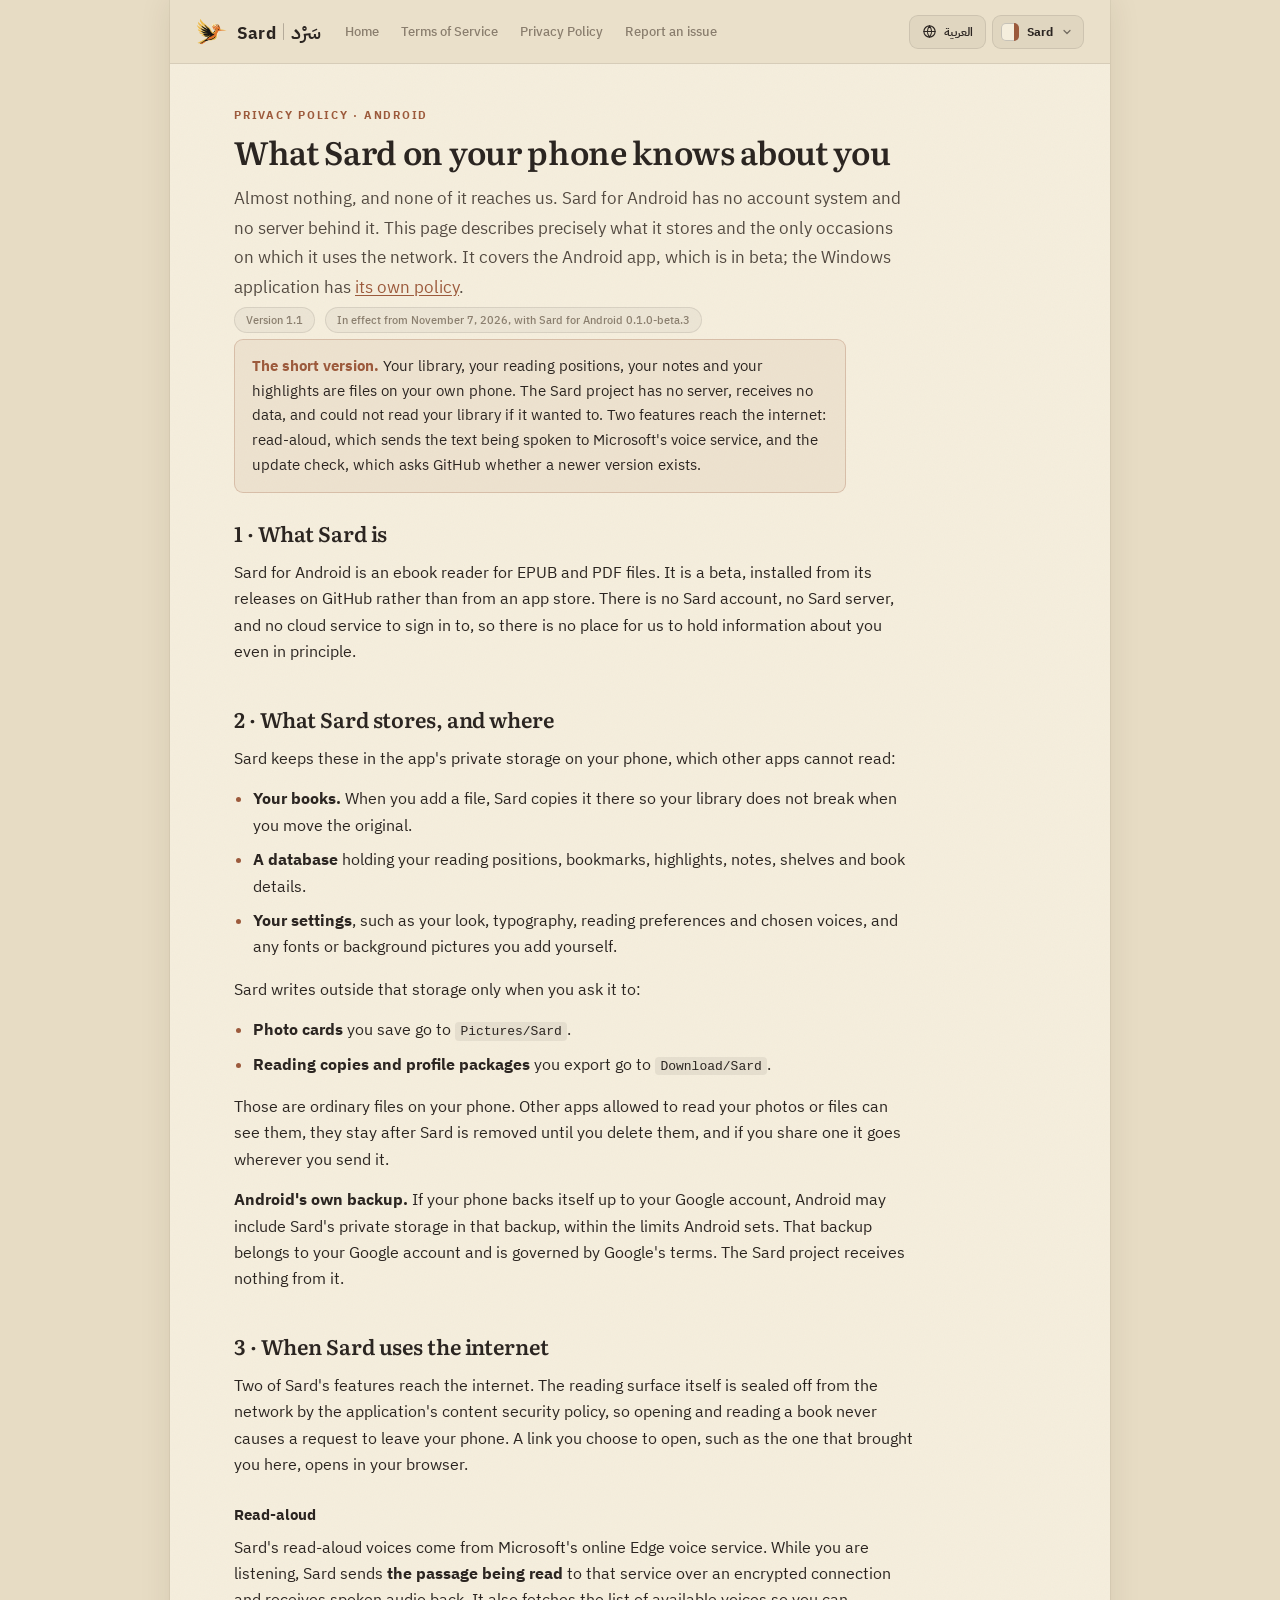
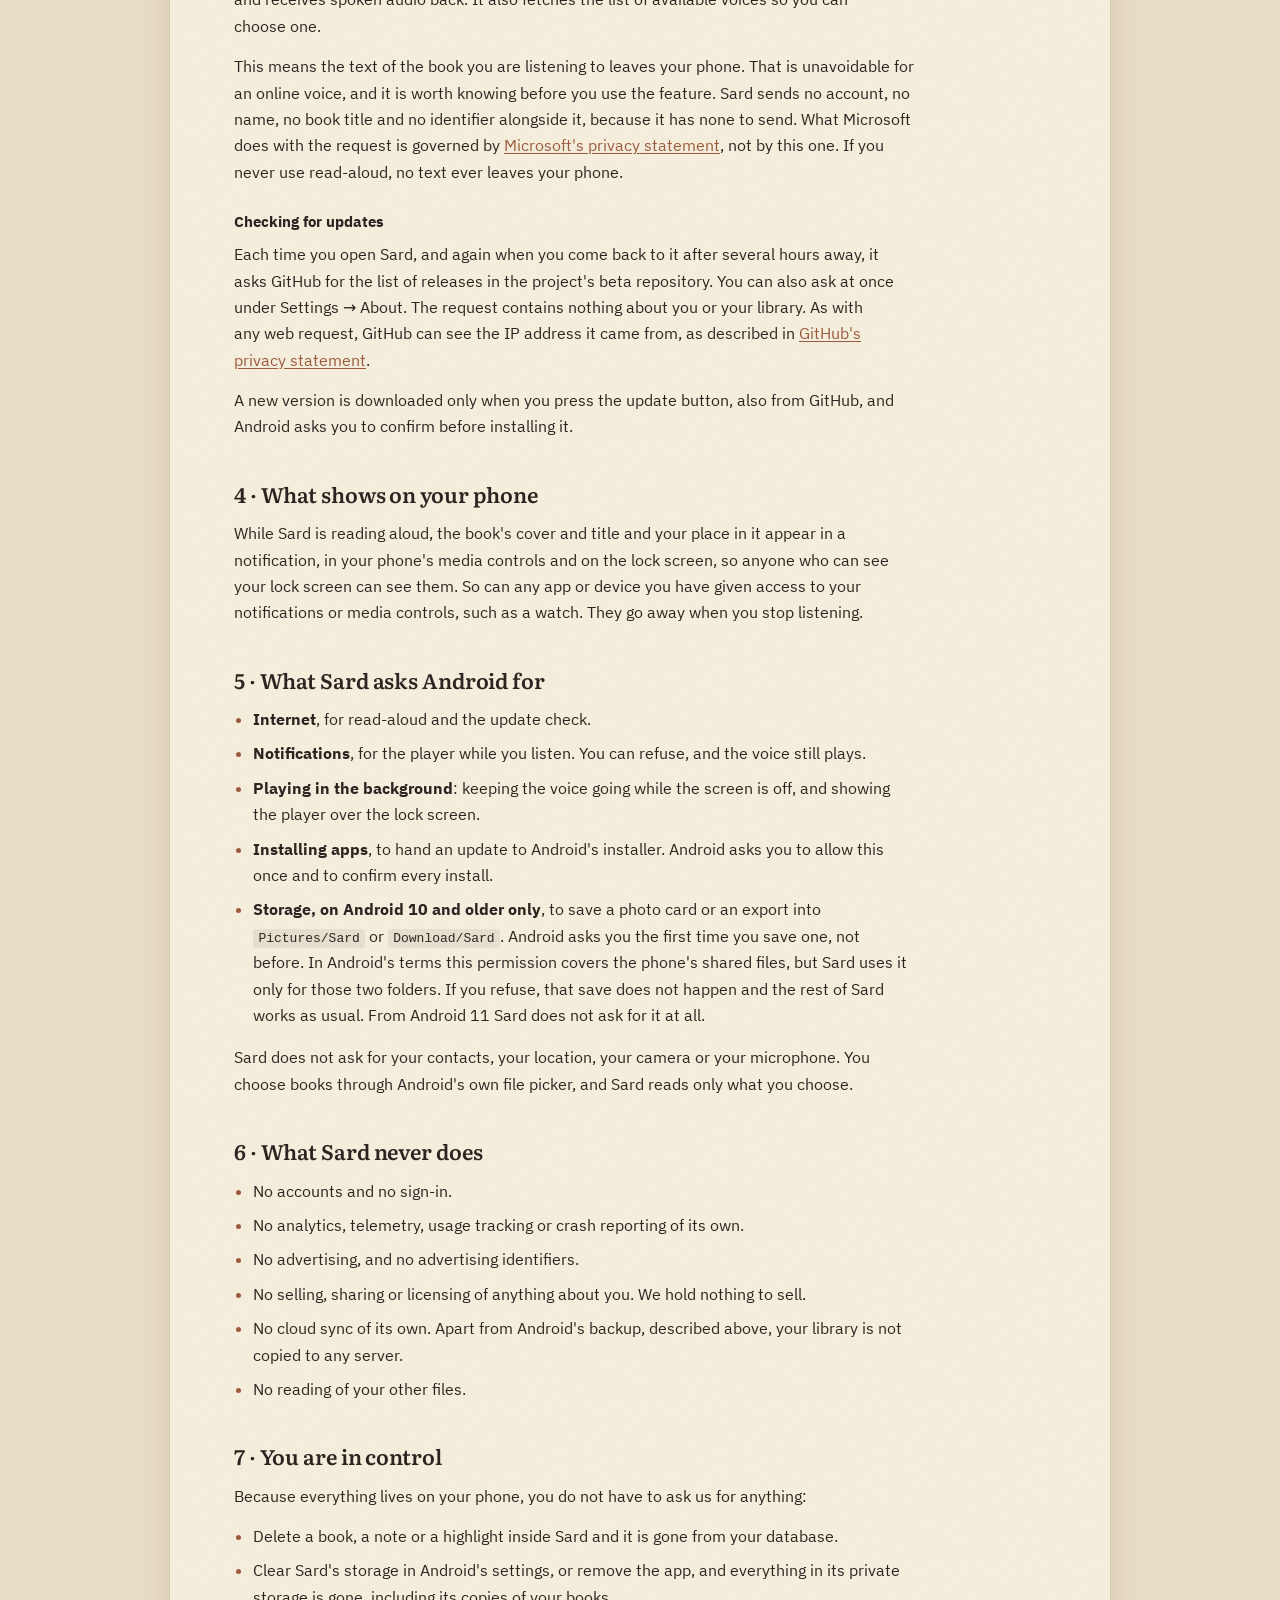
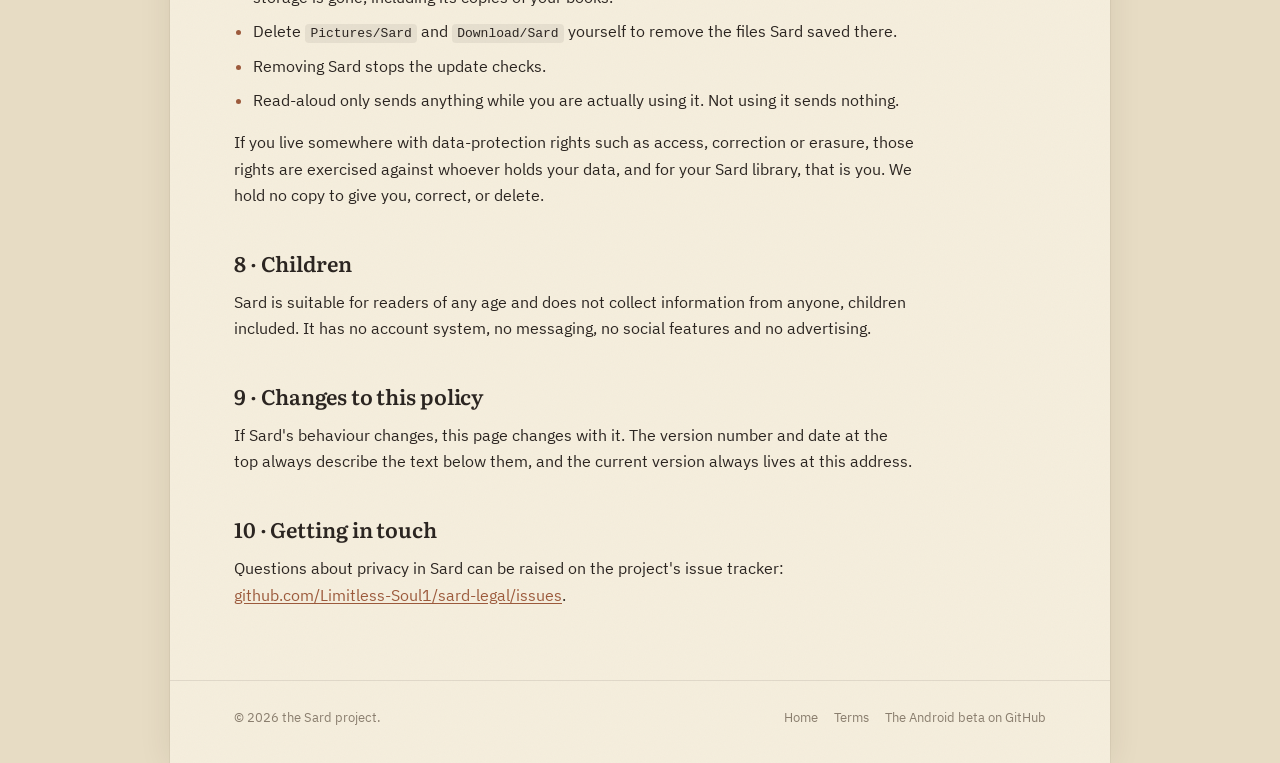
==== commit 732d31f2: "State the storage permission on Android 10 and older" ====
--- a/privacy-android.html
+++ b/privacy-android.html
@@ -9,7 +9,7 @@
 <meta name="color-scheme" content="light dark">
 <meta name="description" content="The Privacy Policy for Sard on Android. What it stores, where it stores it, and the only occasions on which it reaches the network.">
 <meta name="sard-legal-document" content="privacy-android">
-<meta name="sard-legal-version" content="1.0">
+<meta name="sard-legal-version" content="1.1">
 <meta property="og:type" content="website">
 <meta property="og:title" content="Privacy on Android — Sard">
 <meta property="og:description" content="What Sard on Android stores, where it stores it, and the only occasions on which it reaches the network.">
@@ -56,7 +56,7 @@
       and no server behind it. This page describes precisely what it stores and the only occasions on
       which it uses the network. It covers the Android app, which is in beta; the Windows application
       has <a href="privacy.html">its own policy</a>.</p>
-    <div class="stamp"><span>Version 1.0</span><span>In effect from November 5, 2026, with Sard for Android 0.1.0-beta.1</span></div>
+    <div class="stamp"><span>Version 1.1</span><span>In effect from November 7, 2026, with Sard for Android 0.1.0-beta.3</span></div>
 
     <div class="note">
       <p><b>The short version.</b> Your library, your reading positions, your notes and your
@@ -137,10 +137,14 @@
         and showing the player over the lock screen.</li>
       <li><strong>Installing apps</strong>, to hand an update to Android's installer. Android asks you
         to allow this once and to confirm every install.</li>
-    </ul>
-    <p>Sard does not ask for your contacts, your location, your camera, your microphone or access to all
-      your files. You choose books through Android's own file picker, and Sard reads only what you
-      choose.</p>
+      <li><strong>Storage, on Android 10 and older only</strong>, to save a photo card or an export into
+        <code>Pictures/Sard</code> or <code>Download/Sard</code>. Android asks you the first time you save
+        one, not before. In Android's terms this permission covers the phone's shared files, but Sard
+        uses it only for those two folders. If you refuse, that save does not happen and
+        the rest of Sard works as usual. From Android 11 Sard does not ask for it at all.</li>
+    </ul>
+    <p>Sard does not ask for your contacts, your location, your camera or your microphone. You choose
+      books through Android's own file picker, and Sard reads only what you choose.</p>
 
     <h2 data-section="6">6 · What Sard never does</h2>
     <ul>
@@ -188,7 +192,7 @@
     <p class="lede">لا شيء تقريبًا، ولا يصل إلينا منه شيء. سَرْد لأندرويد بلا نظام حسابات ولا خادم خلفه.
       وتصف هذه الصفحة بدقّة ما الذي يحفظه، والحالات الوحيدة التي يتّصل فيها بالإنترنت. وهي تخصّ تطبيق
       أندرويد، وهو في مرحلة تجريبية؛ أمّا تطبيق ويندوز فله <a href="privacy.html">سياسته الخاصّة</a>.</p>
-    <div class="stamp"><span>الإصدار 1.0</span><span>سارية منذ ٥ نوفمبر ٢٠٢٦، مع سَرْد لأندرويد <bdi dir="ltr">0.1.0-beta.1</bdi></span></div>
+    <div class="stamp"><span>الإصدار 1.1</span><span>سارية منذ ٧ نوفمبر ٢٠٢٦، مع سَرْد لأندرويد <bdi dir="ltr">0.1.0-beta.3</bdi></span></div>
 
     <div class="note">
       <p><b>باختصار.</b> مكتبتك ومواضع قراءتك وملاحظاتك وتظليلاتك ملفّاتٌ على جوّالك. ومشروع سَرْد لا
@@ -257,9 +261,13 @@
       <li><strong>التشغيل في الخلفية</strong>: إبقاء الصوت عاملًا والشاشة مطفأة، وعرض المشغّل فوق شاشة القفل.</li>
       <li><strong>تثبيت التطبيقات</strong>، لتسليم التحديث إلى مثبّت أندرويد. ويطلب أندرويد إذنك لذلك مرّة واحدة،
         وموافقتك عند كلّ تثبيت.</li>
-    </ul>
-    <p>ولا يطلب سَرْد جهات اتّصالك ولا موقعك ولا الكاميرا ولا الميكروفون ولا الوصول إلى جميع ملفّاتك. فأنت تختار
-      الكتب عبر منتقي الملفّات في أندرويد، ولا يقرأ سَرْد إلّا ما تختاره.</p>
+      <li><strong>التخزين، في أندرويد 10 وما قبله فقط</strong>، لحفظ بطاقة مصوّرة أو ملفّ مُصدَّر في
+        <code dir="ltr">Pictures/Sard</code> أو <code dir="ltr">Download/Sard</code>. ويسألك أندرويد عند أوّل حفظ، لا قبله.
+        وهذا الإذن يشمل في تعريف أندرويد ملفّات الجوّال المشتركة، لكنّ سَرْد لا يستعمله إلّا لهذين
+        المجلّدين. وإن رفضت فلن يتمّ ذلك الحفظ، ويبقى سَرْد عاملًا كالمعتاد. ومن أندرويد 11 لا يطلبه سَرْد أصلًا.</li>
+    </ul>
+    <p>ولا يطلب سَرْد جهات اتّصالك ولا موقعك ولا الكاميرا ولا الميكروفون. فأنت تختار الكتب عبر منتقي الملفّات في
+      أندرويد، ولا يقرأ سَرْد إلّا ما تختاره.</p>
 
     <h2 data-section="6">٦ · ما لا يفعله سَرْد أبدًا</h2>
     <ul>
